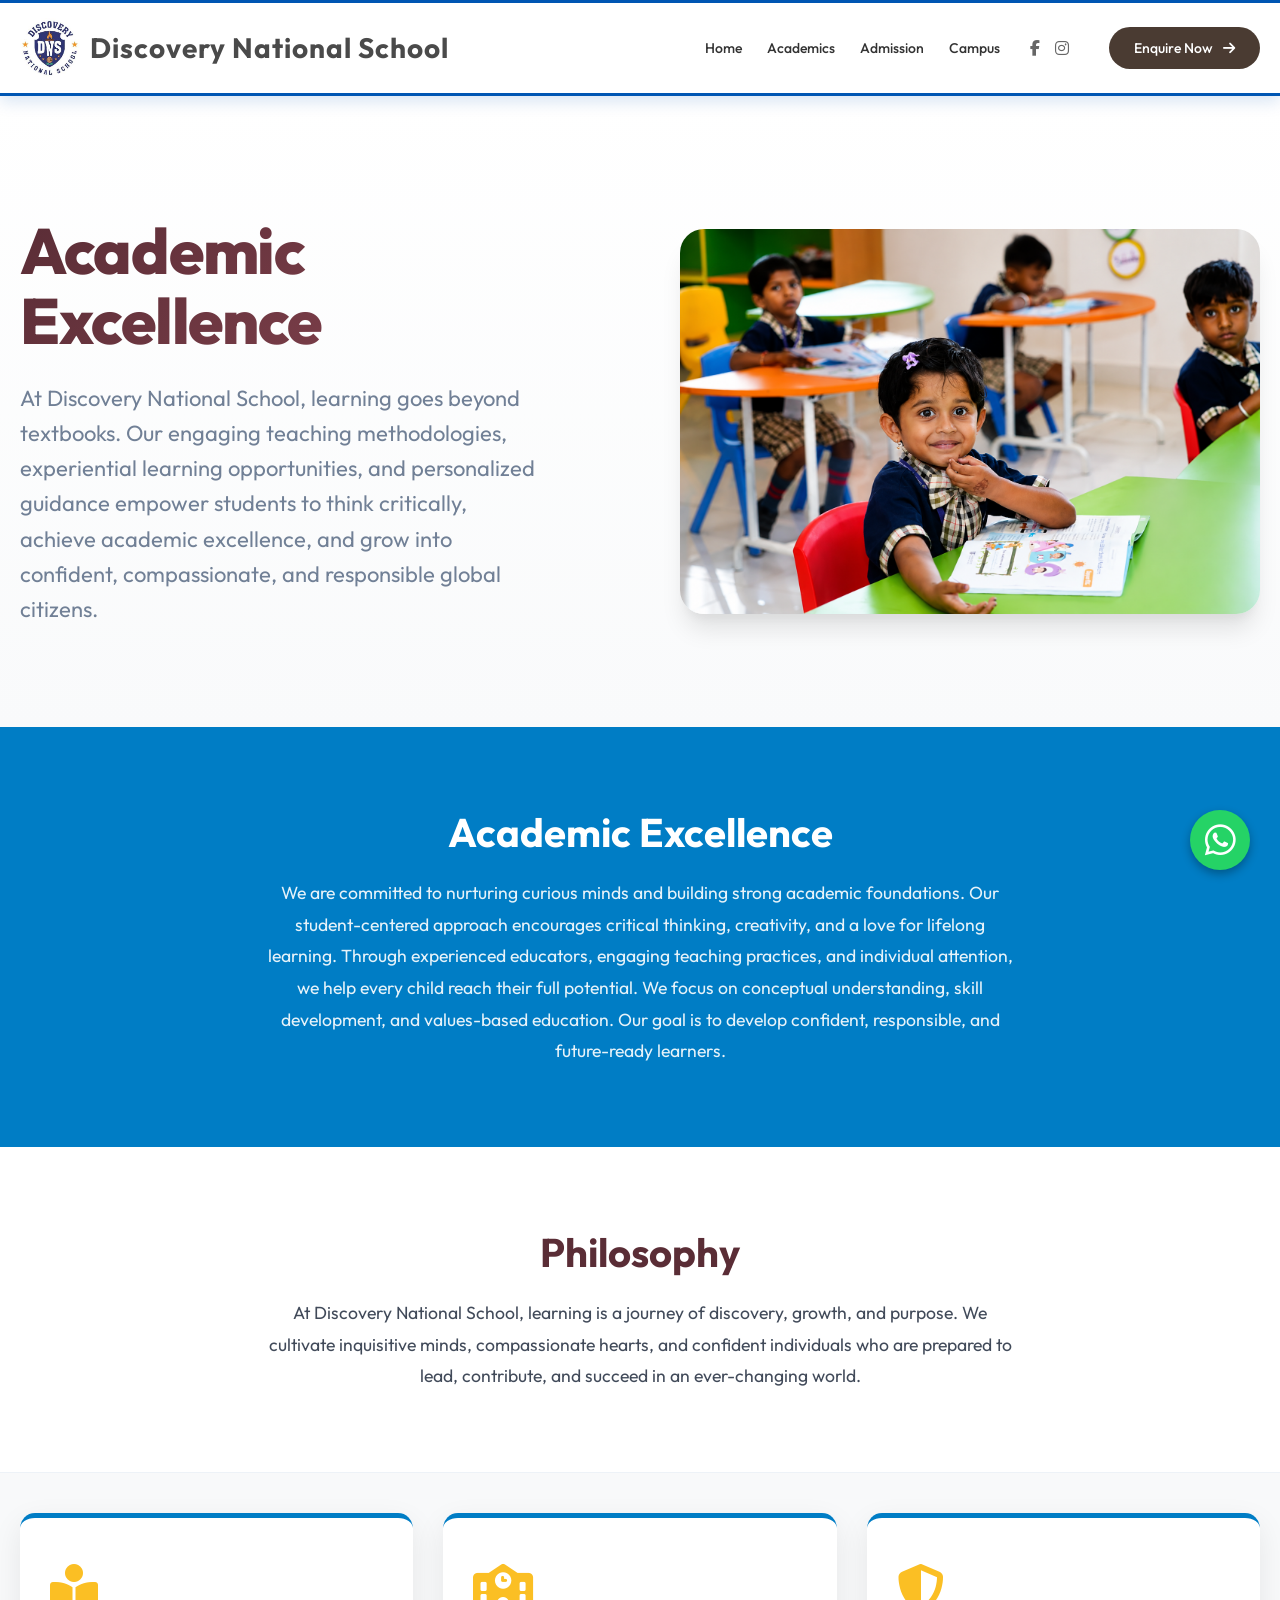
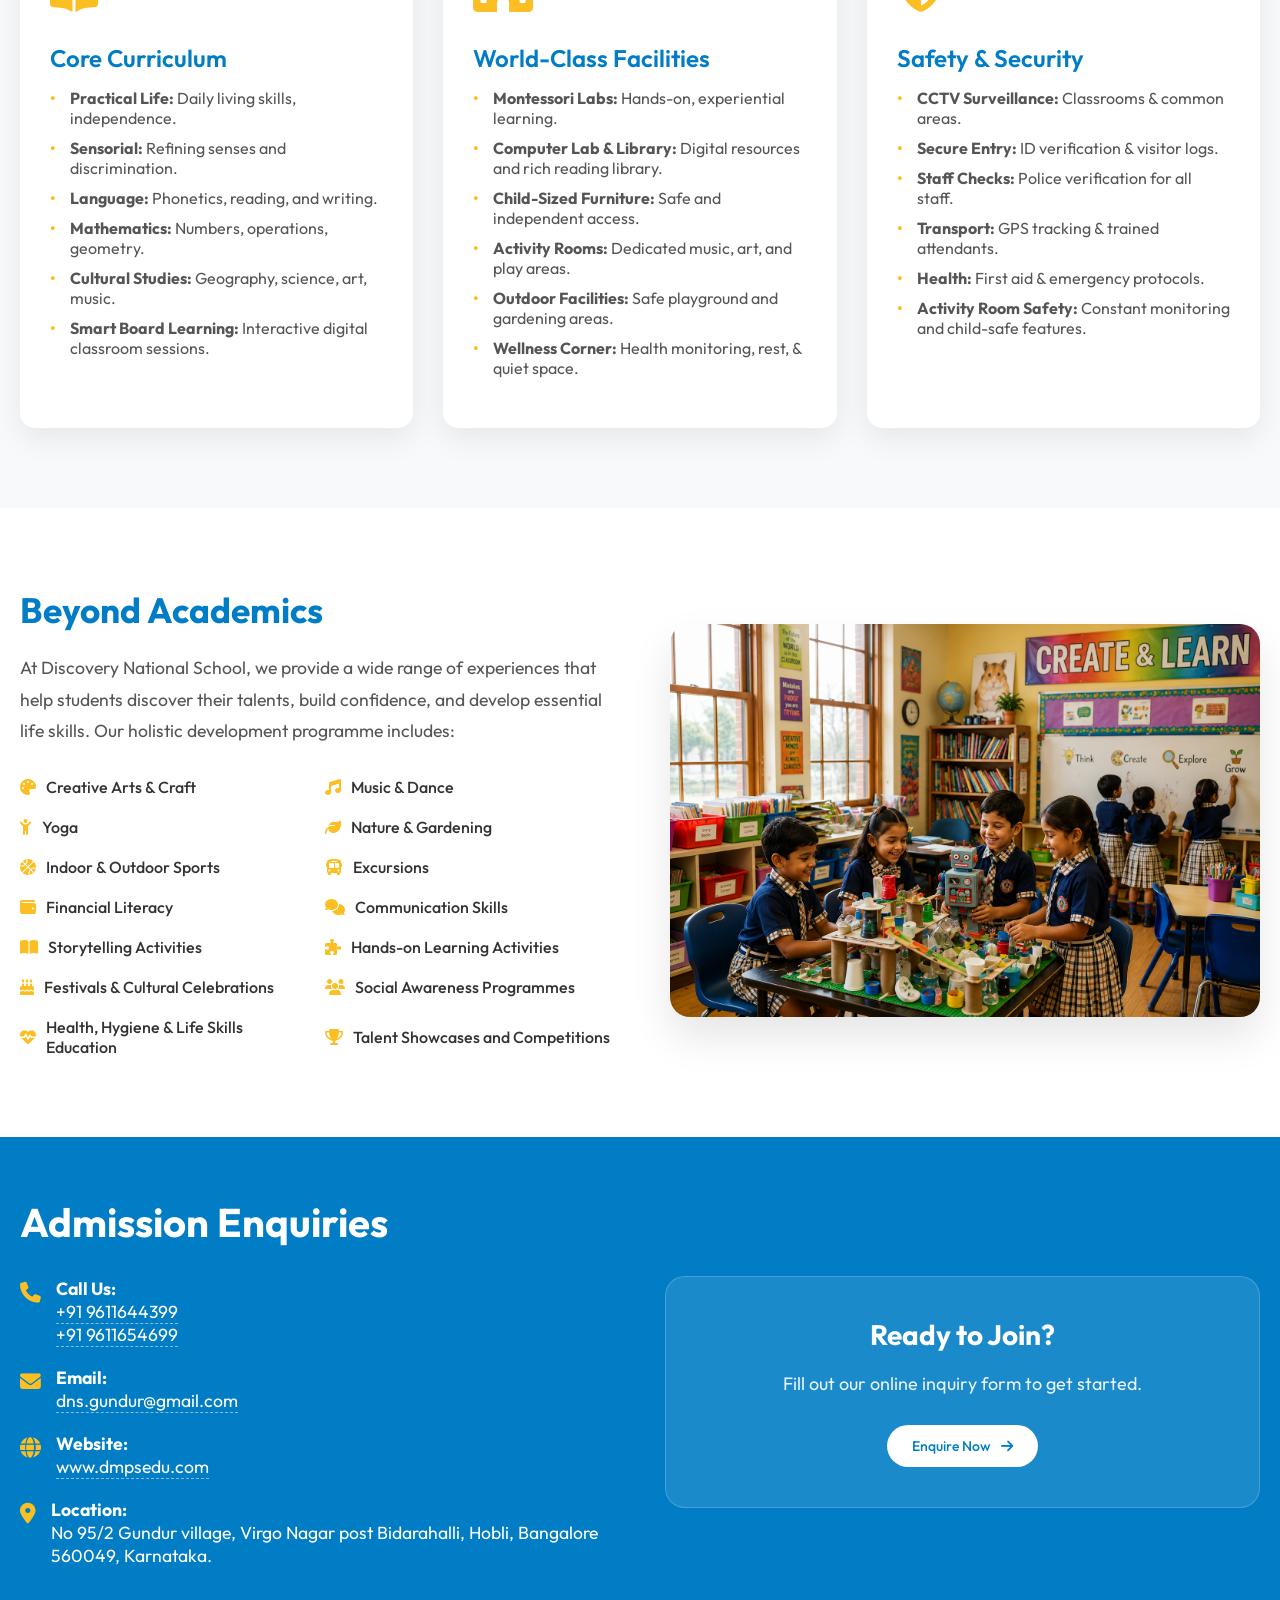
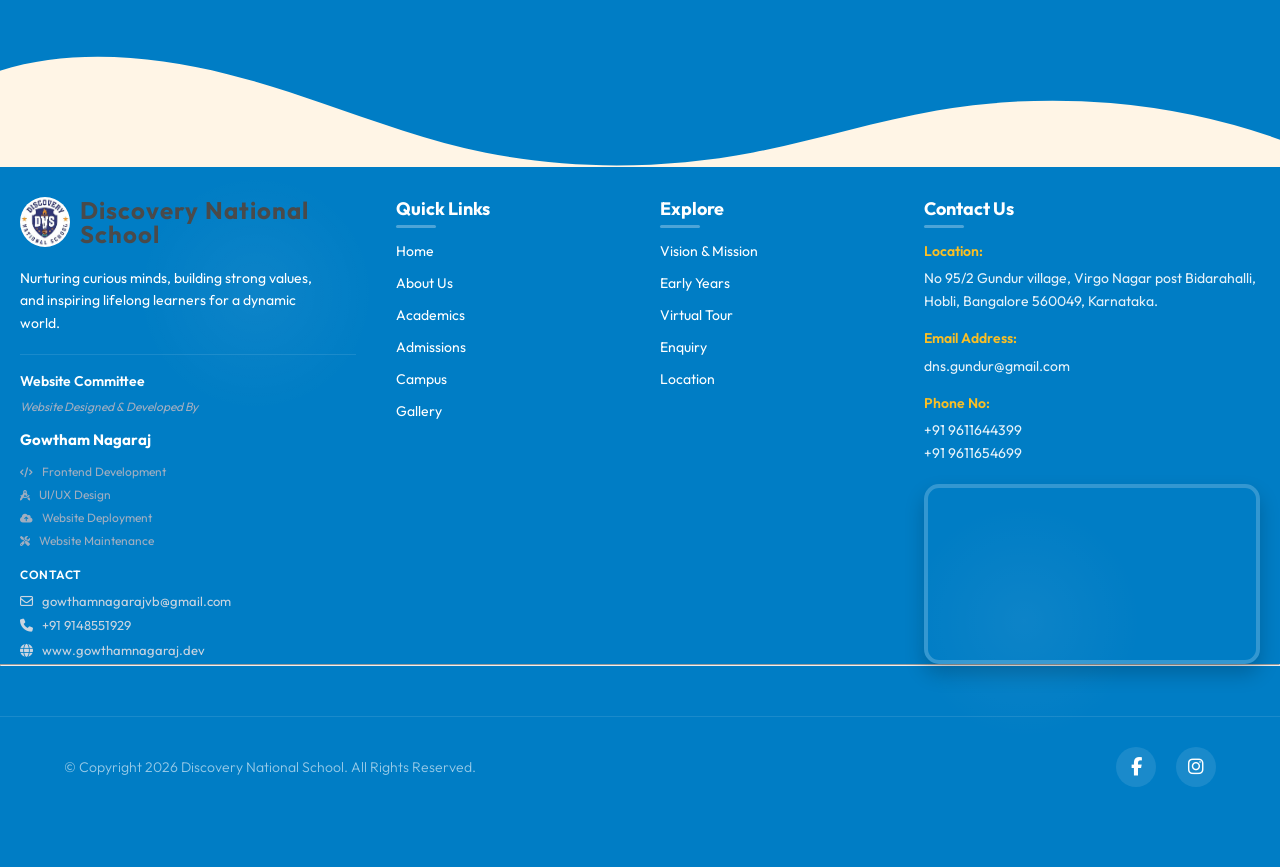
==== academics.html @ 3cdaa7d6 "Initial commit of Discovery National School website" ====
<!DOCTYPE html>
<html lang="en">

<head>
    <meta charset="UTF-8">
    <meta name="viewport" content="width=device-width, initial-scale=1.0">
    <title>Academics - Discovery National School</title>
    <link rel="icon" href="images/school_logo.png" type="image/png">
    <link rel="stylesheet" href="style.css">
    <link rel="stylesheet" href="inner-pages.css">
    <link rel="preconnect" href="https://fonts.googleapis.com">
    <link rel="preconnect" href="https://fonts.gstatic.com" crossorigin>
    <link href="https://fonts.googleapis.com/css2?family=Outfit:wght@300;400;500;600;700&display=swap" rel="stylesheet">
    <!-- Font Awesome for Icons -->
    <link rel="stylesheet" href="https://cdnjs.cloudflare.com/ajax/libs/font-awesome/6.5.1/css/all.min.css">
</head>

<body>

    <!-- Header -->
    <header class="header">
        <div class="container header-container">
            <div class="logo">
                <a href="index.html" style="text-decoration: none; color: inherit;">
                    <div class="logo-img-placeholder">
                        <img src="images/school_logo.png" alt="Discovery National School Logo" style="height: 60px;">
                        <div class="logo-text">
                            <span class="brand-name">Discovery National School</span>
                        </div>
                    </div>
                </a>
            </div>
            <nav class="navbar">
                <ul class="nav-links">
                    <li><a href="index.html">Home</a></li>
                    <li><a href="academics.html" class="active">Academics</a></li>
                    <li><a href="admissions.html">Admission</a></li>
                    <li><a href="campus.html">Campus</a></li>
                </ul>
<!-- Social Icons -->
                <div class="header-social-icons">
                    <a href="https://www.facebook.com/profile.php?id=61555794665257"><i
                            class="fa-brands fa-facebook-f"></i></a>
                    <a href="https://www.instagram.com/dns.gundur/"><i class="fa-brands fa-instagram"></i></a>
                </div>
                <a href="admissions.html#enquiry-form" class="btn-enquiry">Enquire Now <i
                        class="fa-solid fa-arrow-right"></i></a>
            </nav>
        </div>
    </header>

    <!-- Academics Hero -->
    <section class="page-hero">
        <div class="container page-hero-content">
            <div class="page-hero-text">
                <h1 class="page-title">Academic Excellence</h1>
                <p class="page-subtitle">At Discovery National School, learning goes beyond textbooks. Our engaging teaching methodologies, experiential learning opportunities, and personalized guidance empower students to think critically, achieve academic excellence, and grow into confident, compassionate, and responsible global citizens.</p>
            </div>
            <div class="page-hero-image">
                <img src="CampusImages/Academic1.png" alt="Academics at Discovery National School">
            </div>
        </div>
    </section>

    <!-- EuroSchool Style Content Sections -->

    <!-- Section 1: Academic Excellence (Blue Intro) -->
    <section class="euro-blue-section">
        <div class="container euro-blue-content">
            <h2 class="euro-section-title">Academic Excellence</h2>
            <p class="euro-section-desc">
                We are committed to nurturing curious minds and building strong academic foundations. Our student-centered approach encourages critical thinking, creativity, and a love for lifelong learning. Through experienced educators, engaging teaching practices, and individual attention, we help every child reach their full potential. We focus on conceptual understanding, skill development, and values-based education. Our goal is to develop confident, responsible, and future-ready learners.
            </p>
        </div>
    </section>

    <!-- Section 1.5: Philosophy -->
    <section class="euro-white-section" style="padding: 80px 0; text-align: center; background-color: #fff; border-bottom: 1px solid #edf2f7;">
        <div class="container" style="max-width: 800px; margin: 0 auto; padding: 0 20px;">
            <h2 class="euro-section-title" style="color: var(--primary-color); font-size: 2.5rem; font-weight: 700; margin-bottom: 20px;">Philosophy</h2>
            <p class="euro-section-desc" style="color: var(--text-main); font-size: 1.1rem; line-height: 1.8;">
                At Discovery National School, learning is a journey of discovery, growth, and purpose. We cultivate inquisitive minds, compassionate hearts, and confident individuals who are prepared to lead, contribute, and succeed in an ever-changing world.
            </p>
        </div>
    </section>

    <!-- Section 2: Core Highlights (Cards) -->
    <section class="euro-cards-section">
        <div class="container">
            <div class="euro-cards-grid">
                <!-- Card 1: Core Curriculum -->
                <div class="euro-card">
                    <div class="euro-card-icon"><i class="fa-solid fa-book-open-reader"></i></div>
                    <h3 class="euro-card-title">Core Curriculum</h3>
                    <ul class="euro-card-list">
                        <li><strong>Practical Life:</strong> Daily living skills, independence.</li>
                        <li><strong>Sensorial:</strong> Refining senses and discrimination.</li>
                        <li><strong>Language:</strong> Phonetics, reading, and writing.</li>
                        <li><strong>Mathematics:</strong> Numbers, operations, geometry.</li>
                        <li><strong>Cultural Studies:</strong> Geography, science, art, music.</li>
                        <li><strong>Smart Board Learning:</strong> Interactive digital classroom sessions.</li>
                    </ul>
                </div>

                <!-- Card 2: Facilities -->
                <div class="euro-card">
                    <div class="euro-card-icon"><i class="fa-solid fa-school"></i></div>
                    <h3 class="euro-card-title">World-Class Facilities</h3>
                    <ul class="euro-card-list">
                        <li><strong>Montessori Labs:</strong> Hands-on, experiential learning.</li>
                        <li><strong>Computer Lab & Library:</strong> Digital resources and rich reading library.</li>
                        <li><strong>Child-Sized Furniture:</strong> Safe and independent access.</li>
                        <li><strong>Activity Rooms:</strong> Dedicated music, art, and play areas.</li>
                        <li><strong>Outdoor Facilities:</strong> Safe playground and gardening areas.</li>
                        <li><strong>Wellness Corner:</strong> Health monitoring, rest, & quiet space.</li>
                    </ul>
                </div>

                <!-- Card 3: Safety & Security -->
                <div class="euro-card">
                    <div class="euro-card-icon"><i class="fa-solid fa-shield-halved"></i></div>
                    <h3 class="euro-card-title">Safety & Security</h3>
                    <ul class="euro-card-list">
                        <li><strong>CCTV Surveillance:</strong> Classrooms & common areas.</li>
                        <li><strong>Secure Entry:</strong> ID verification & visitor logs.</li>
                        <li><strong>Staff Checks:</strong> Police verification for all staff.</li>
                        <li><strong>Transport:</strong> GPS tracking & trained attendants.</li>
                        <li><strong>Health:</strong> First aid & emergency protocols.</li>
                        <li><strong>Activity Room Safety:</strong> Constant monitoring and child-safe features.</li>
                    </ul>
                </div>
            </div>
        </div>
    </section>

    <!-- Section 3: Extracurricular Activities (Split Layout) -->
    <section class="euro-split-section">
        <div class="container euro-split-container">
            <div class="euro-split-text">
                <h2 class="euro-split-title">Beyond Academics</h2>
                <p class="euro-split-desc">
                    At Discovery National School, we provide a wide range of experiences that help students discover their talents, build confidence, and develop essential life skills. Our holistic development programme includes:
                </p>
                <div class="euro-activity-grid">
                    <div class="euro-activity-item"><i class="fa-solid fa-palette"></i> Creative Arts & Craft</div>
                    <div class="euro-activity-item"><i class="fa-solid fa-music"></i> Music & Dance</div>
                    <div class="euro-activity-item"><i class="fa-solid fa-child-reaching"></i> Yoga</div>
                    <div class="euro-activity-item"><i class="fa-solid fa-leaf"></i> Nature & Gardening</div>
                    <div class="euro-activity-item"><i class="fa-solid fa-basketball"></i> Indoor & Outdoor Sports</div>
                    <div class="euro-activity-item"><i class="fa-solid fa-bus"></i> Excursions</div>
                    <div class="euro-activity-item"><i class="fa-solid fa-wallet"></i> Financial Literacy</div>
                    <div class="euro-activity-item"><i class="fa-solid fa-comments"></i> Communication Skills</div>
                    <div class="euro-activity-item"><i class="fa-solid fa-book-open"></i> Storytelling Activities</div>
                    <div class="euro-activity-item"><i class="fa-solid fa-puzzle-piece"></i> Hands-on Learning Activities</div>
                    <div class="euro-activity-item"><i class="fa-solid fa-cake-candles"></i> Festivals & Cultural Celebrations</div>
                    <div class="euro-activity-item"><i class="fa-solid fa-users"></i> Social Awareness Programmes</div>
                    <div class="euro-activity-item"><i class="fa-solid fa-heart-pulse"></i> Health, Hygiene & Life Skills Education</div>
                    <div class="euro-activity-item"><i class="fa-solid fa-trophy"></i> Talent Showcases and Competitions</div>
                </div>
            </div>
            <div class="euro-split-image">
                <img src="CampusImages/Academics2.png" alt="Students engaged in activities">
            </div>
        </div>
    </section>

    <!-- Section 4: Admission Enquiries (Contact) -->
    <section class="euro-contact-section">
        <div class="container euro-contact-grid">
            <div class="euro-contact-info">
                <h2>Admission Enquiries</h2>
                <ul class="euro-contact-list">
                    <li class="euro-contact-item">
                        <i class="fa-solid fa-phone"></i>
                        <div>
                            <strong>Call Us:</strong><br>
                            <a href="tel:+919611644399">+91 9611644399</a> <br>
                            <a href="tel:+919611654699">+91 9611654699</a>
                        </div>
                    </li>
                    <li class="euro-contact-item">
                        <i class="fa-solid fa-envelope"></i>
                        <div>
                            <strong>Email:</strong><br>
                            <a href="mailto:dns.gundur@gmail.com">dns.gundur@gmail.com</a>
                        </div>
                    </li>
                    <li class="euro-contact-item">
                        <i class="fa-solid fa-globe"></i>
                        <div>
                            <strong>Website:</strong><br>
                            <a href="http://www.dmpsedu.com" target="_blank">www.dmpsedu.com</a>
                        </div>
                    </li>
                    <li class="euro-contact-item">
                        <i class="fa-solid fa-location-dot"></i>
                        <div>
                            <strong>Location:</strong><br>
                            No 95/2 Gundur village, Virgo Nagar post Bidarahalli, Hobli, Bangalore 560049, Karnataka.
                        </div>
                    </li>
                </ul>
            </div>
            <div class="euro-contact-map">
                <!-- Map is already in footer, maybe put a nice graphic or form button here? -->
                <!-- Using a button for now as per reference style often having a CTA -->
                <div class="euro-cta-box">
                    <h3>Ready to Join?</h3>
                    <p>Fill out our online inquiry form to get started.</p>
                    <a href="admissions.html#enquiry-form" class="btn-enquiry euro-cta-btn">Enquire Now <i
                            class="fa-solid fa-arrow-right"></i></a>
                </div>
            </div>
        </div>
    </section>

    <!-- Footer -->
    <footer class="footer">
        <div class="custom-shape-divider-top-footer">
            <svg data-name="Layer 1" xmlns="http://www.w3.org/2000/svg" viewBox="0 0 1200 120"
                preserveAspectRatio="none">
                <path
                    d="M321.39,56.44c58-10.79,114.16-30.13,172-41.86,82.39-16.72,168.19-17.73,250.45-.39C823.78,31,906.67,72,985.66,92.83c70.05,18.48,146.53,26.09,214.34,3V0H0V27.35A600.21,600.21,0,0,0,321.39,56.44Z"
                    class="shape-fill"></path>
            </svg>
        </div>

        <div class="container footer-content">
            <div class="footer-grid">
                <div class="footer-col">
                    <div class="footer-logo">
                        <img src="images/school_logo.png" alt="Discovery National School Logo"
                            style="height: 50px; width: 50px; border-radius: 50%;">
                        <div class="logo-text">
                            <span class="brand-name">Discovery National School</span>
                        </div>
                    </div>
                    <p class="footer-desc">
                        Nurturing curious minds, building strong values, and inspiring lifelong learners for a dynamic world.
                    </p>
                    <div style="margin-top: 20px; font-size: 13px; color: #cbd5e0; line-height: 1.6; border-top: 1px solid rgba(255,255,255,0.1); padding-top: 15px;">
                        <h4 style="color: #fff; font-size: 14px; margin-bottom: 4px; font-weight: 600;">Website Committee</h4>
                        <p style="margin-bottom: 12px; color: #a0aec0; font-size: 12px; font-style: italic;">Website Designed & Developed By</p>
                        
                        <p style="color: #fff; font-weight: 700; font-size: 15px; margin-bottom: 10px;">Gowtham Nagaraj</p>
                        
                        <ul style="list-style: none; padding: 0; margin: 0 0 15px 0; color: #a0aec0; font-size: 12px;">
                            <li style="margin-bottom: 4px;"><i class="fa-solid fa-code" style="margin-right: 6px; font-size: 10px;"></i> Frontend Development</li>
                            <li style="margin-bottom: 4px;"><i class="fa-solid fa-compass-drafting" style="margin-right: 6px; font-size: 10px;"></i> UI/UX Design</li>
                            <li style="margin-bottom: 4px;"><i class="fa-solid fa-cloud-arrow-up" style="margin-right: 6px; font-size: 10px;"></i> Website Deployment</li>
                            <li style="margin-bottom: 4px;"><i class="fa-solid fa-screwdriver-wrench" style="margin-right: 6px; font-size: 10px;"></i> Website Maintenance</li>
                        </ul>
                        
                        <h5 style="color: #fff; font-size: 12px; margin-bottom: 6px; font-weight: 600; text-transform: uppercase; letter-spacing: 0.5px;">Contact</h5>
                        <p style="margin-bottom: 4px;"><i class="fa-regular fa-envelope" style="margin-right: 6px;"></i> <a href="mailto:gowthamnagarajvb@gmail.com" style="color: #cbd5e0; text-decoration: none;">gowthamnagarajvb@gmail.com</a></p>
                        <p style="margin-bottom: 4px;"><i class="fa-solid fa-phone" style="margin-right: 6px;"></i> <a href="tel:+919148551929" style="color: #cbd5e0; text-decoration: none;">+91 9148551929</a></p>
                        <p style="margin: 0;"><i class="fa-solid fa-globe" style="margin-right: 6px;"></i> <a href="https://www.gowthamnagaraj.dev" target="_blank" style="color: #cbd5e0; text-decoration: none;">www.gowthamnagaraj.dev</a></p>
                    </div>
                </div>

                <div class="footer-col">
                    <h3 class="footer-heading">Quick Links</h3>
                    <ul class="footer-links">
                        <li><a href="index.html">Home</a></li>
                        <li><a href="index.html#about-us">About Us</a></li>
                        <li><a href="academics.html">Academics</a></li>
                        <li><a href="admissions.html">Admissions</a></li>
                        <li><a href="campus.html">Campus</a></li>
                        <li><a href="index.html#gallery">Gallery</a></li>
                    </ul>
                </div>

                <div class="footer-col">
                    <h3 class="footer-heading">Explore</h3>
                    <ul class="footer-links">
                        <li><a href="index.html#vision-mission">Vision & Mission</a></li>
                        <li><a href="index.html#early-years">Early Years</a></li>
                        <li><a href="campus.html#virtual-tour">Virtual Tour</a></li>
                        <li><a href="admissions.html#enquiry-form">Enquiry</a></li>
                        <li><a href="campus.html#location">Location</a></li>
                    </ul>
                </div>

                <div class="footer-col">
                    <h3 class="footer-heading">Contact Us</h3>
                    <div class="contact-info">
                        <p><strong>Location:</strong>
                            <a href="https://www.google.com/maps/search/?api=1&query=No+95%2F2+Gundur+village%2C+Virgo+Nagar+post+Bidarahalli%2C+Hobli%2C+Bangalore+560049%2C+Karnataka"
                                target="_blank" style="color: inherit; text-decoration: none;">
                                No 95/2 Gundur village, Virgo Nagar post Bidarahalli, Hobli, Bangalore 560049,
                                Karnataka.
                            </a>
                            <br>
                        </p>
                        <p><strong>Email Address:</strong>
                            <a href="mailto:dns.gundur@gmail.com">dns.gundur@gmail.com</a> <br>
                        </p>
                        <p><strong>Phone No:</strong>
                            <a href="tel:+919611644399">+91 9611644399</a> <br>
                            <a href="tel:+919611654699">+91 9611654699</a>
                        </p>
                    </div>
                    <div class="footer-map-widget">
                        <a href="https://maps.app.goo.gl/zVpzUBUXuVa1wTvf9" target="_blank"
                            class="map-clickable-overlay" aria-label="Open in Google Maps"></a>
                        <iframe
                            src="https://www.google.com/maps/embed?pb=!1m18!1m12!1m3!1d3887.388096372656!2d77.70996437507716!3d13.01091298730811!2m3!1f0!2f0!3f0!3m2!1i1024!2i768!4f13.1!3m3!1m2!1s0x3bae10500e9a0029%3A0x69603e336335750d!2sDiscovery%20National%20School!5e0!3m2!1sen!2sin!4v1709637452365!5m2!1sen!2sin"
                            allowfullscreen="" loading="lazy" referrerpolicy="no-referrer-when-downgrade"></iframe>
                    </div>
                </div>
            </div>
        </div>
        <hr class="footer-divider">
        <div class="footer-bar">
            <div class="footer-bar-left">
                <p class="footer-copy">© Copyright 2026 Discovery National School. All Rights Reserved.</p>
            </div>
            <div class="footer-bar-right">
                <a href="https://www.facebook.com/profile.php?id=61555794665257" aria-label="Facebook"><i
                        class="fa-brands fa-facebook-f"></i></a>
                <a href="https://www.instagram.com/dns.gundur/" aria-label="Instagram"><i
                        class="fa-brands fa-instagram"></i></a>

            </div>
        </div>
    </footer>

    <!-- Floating WhatsApp Button -->
    <a href="https://wa.me/919611644399" class="whatsapp-float">
        <i class="fa-brands fa-whatsapp"></i>
    </a>

</body>

</html>
---- style.css ----
/* Global Styles */
:root {
    --primary-color: #0056b3;
    /* Deep Blue */
    --secondary-color: #fbbf24;
    /* Warm Amber */
    --accent-color: #e65c4f;
    /* Original Orange Accent - kept for legacy if needed */
    --text-dark: #333;
    --text-light: #fff;
    --bg-light: #f5f5f5;
    /* Smoky White */
    --font-family: 'Outfit', sans-serif;
    --overlay-color: rgba(0, 86, 179, 0.85);
    /* Semi-transparent primary blue */
}

* {
    margin: 0;
    padding: 0;
    box-sizing: border-box;
}

body {
    font-family: var(--font-family);
    color: var(--text-dark);
    overflow-x: hidden;
}

.container {
    max-width: 1400px;
    margin: 0 auto;
    padding: 0 20px;
}

a {
    text-decoration: none;
    color: inherit;
}

ul {
    list-style: none;
}

/* Header */
.header {
    background-color: #fff;
    padding: 15px 0;
    position: sticky;
    top: 0;
    z-index: 1000;
    border-top: 3px solid #0056b3;
    border-bottom: 3px solid #0056b3;
    box-shadow: 0 6px 15px rgba(0, 86, 179, 0.15);
}

.header-container {
    display: flex;
    justify-content: space-between;
    align-items: center;
}

.logo-img-placeholder {
    display: flex;
    align-items: center;
    gap: 10px;
}

.logo-icon {
    font-size: 40px;
    color: var(--secondary-color);
}

.logo-text {
    display: flex;
    flex-direction: column;
}

.brand-name {
    font-size: 28px;
    font-weight: 700;
    line-height: 1;
    letter-spacing: 1px;
    color: #4a4a4a;
}

.brand-sub {
    font-size: 10px;
    font-weight: 600;
    letter-spacing: 2px;
    color: #4a4a4a;
}

.brand-tag {
    font-size: 8px;
    color: var(--secondary-color);
    letter-spacing: 1px;
}

.navbar {
    display: flex;
    align-items: center;
    gap: 30px;
}

.nav-links {
    display: flex;
    gap: 25px;
}

.nav-links li a {
    font-size: 14px;
    font-weight: 500;
    color: #333;
    display: flex;
    align-items: center;
    gap: 5px;
}

.nav-links li a i {
    font-size: 10px;
    color: #666;
}

.header-social-icons {
    display: flex;
    gap: 15px;
    align-items: center;
    margin-right: 10px;
}

.header-social-icons a {
    color: #666;
    font-size: 16px;
    transition: color 0.3s;
}

.nav-links li a:hover {
    color: #0056b3;
}

.header-social-icons a:hover {
    color: #0056b3;
}

.btn-enquiry {
    background-color: #4a3b32;
    /* Dark brown */
    color: #fff;
    padding: 12px 25px;
    border-radius: 30px;
    font-size: 14px;
    font-weight: 500;
    display: flex;
    align-items: center;
    gap: 10px;
    transition: background-color 0.3s;
}

.btn-enquiry:hover {
    background-color: #0056b3;
}

/* Hero Section */
.hero {
    position: relative;
    height: 75vh;
    /* Background moved to ::after for zoom effect */
    display: flex;
    align-items: center;
    overflow: hidden;
}

/* Hero Background Image Fallback */
.hero::after {
    content: '';
    position: absolute;
    top: 0;
    left: 0;
    width: 100%;
    height: 100%;
    background-color: #f3f4f6; /* Fallback color */
    z-index: -1;
}

/* Hero Slider Backgrounds */
.hero-slider {
    position: absolute;
    top: 0;
    left: 0;
    width: 100%; /* Fallback before JS runs */
    height: 100%;
    display: flex;
    transition: transform 1.2s cubic-bezier(0.4, 0, 0.2, 1);
    z-index: 0;
    will-change: transform;
}

.hero-slide {
    width: 100%; /* Fallback before JS runs */
    height: 100%;
    background-size: cover;
    background-position: center;
    background-repeat: no-repeat;
    flex-shrink: 0;
}

@keyframes heroZoom {
    0% {
        transform: scale(1);
    }

    100% {
        transform: scale(1.1);
    }
}

.hero-content-overlay {
    position: relative;
    z-index: 2;
    width: 100%;
    height: 100%;
    display: flex;
    align-items: center;
    justify-content: flex-end; /* Align welcome content to the right */
}

/* Right Overlay Shape */
.hero::before {
    content: '';
    position: absolute;
    top: 50%;
    /* Center vertically */
    right: 0; /* Align overlay to the right */
    width: 30%;
    /* Reduced width as requested (25-30%) */
    height: 120%;
    /* Taller than container to ensure coverage */
    background: rgba(255, 255, 255, 0.6);
    /* More transparent whitish */
    backdrop-filter: blur(5px);
    /* Optional: adds a nice glass effect */
    border-radius: 50% 0 0 50%; /* Curve on the left, flat on the right */
    z-index: 1;
    transform: translateY(-50%);
    /* Center vertically */
}

.hero-left-overlay {
    position: relative;
    z-index: 2;
    max-width: 350px;
    /* Reduced max-width to fit in 30% overlay */
    padding-left: 45px; /* Shift text slightly right to center it inside the right semi-circle overlay */
    color: #333;
    /* Dark text for contrast */
}

.tag-pill {
    background-color: var(--primary-color);
    /* Dark bg for pill */
    color: #fff;
    /* White text */
    padding: 8px 20px;
    border-radius: 20px;
    font-size: 14px;
    font-weight: 600;
    display: inline-block;
    margin-bottom: 25px;
    box-shadow: 0 4px 6px rgba(0, 0, 0, 0.1);
}

.hero-welcome-small {
    font-size: 24px;
    font-weight: 700;
    letter-spacing: 3px;
    margin-bottom: 10px;
    text-transform: uppercase;
    font-family: 'Outfit', sans-serif;
    color: var(--primary-color); /* Change to school primary blue */
}

.hero-main-heading {
    font-size: 64px;
    font-weight: 800;
    line-height: 1.1;
    margin-bottom: 20px;
    font-family: 'Outfit', sans-serif;
    color: #4a4a4a;
    /* Match logo brand name color */
}

.hero-sub-text {
    font-size: 18px;
    font-weight: 500;
    margin-bottom: 40px;
    line-height: 1.6;
    opacity: 1;
    max-width: 90%;
    color: #444;
}

.btn-enquiry-hero {
    background-color: var(--primary-color);
    /* Dark button */
    color: #fff;
    padding: 15px 40px;
    border-radius: 30px;
    font-size: 16px;
    font-weight: 700;
    display: inline-flex;
    align-items: center;
    gap: 10px;
    transition: all 0.3s ease;
    text-transform: capitalize;
}

.btn-enquiry-hero:hover {
    transform: translateY(-3px);
    box-shadow: 0 10px 20px rgba(0, 0, 0, 0.2);
    background-color: var(--secondary-color);
    color: #fff;
}

/* Responsive Adjustments */
@media (max-width: 1024px) {
    .hero::before {
        width: 70%;
    }

    .hero-main-heading {
        font-size: 48px;
    }
}

@media (max-width: 768px) {
    .hero::before {
        width: 100%;
        border-radius: 0;
        background: rgba(90, 45, 54, 0.8);
        transform: none;
    }

    .hero-content-overlay {
        justify-content: center;
        text-align: center;
    }

    .hero-left-overlay {
        padding: 0 20px;
        align-items: center;
        display: flex;
        flex-direction: column;
    }

    .hero-main-heading {
        font-size: 36px;
    }

    .hero-welcome-small {
        font-size: 18px;
    }

    .hero-welcome-small {
        font-size: 18px;
    }
}

/* Floating WhatsApp Button */
.whatsapp-float {
    position: fixed;
    bottom: 30px;
    right: 30px;
    background-color: #25d366;
    color: #fff;
    width: 60px;
    height: 60px;
    border-radius: 50%;
    display: flex;
    align-items: center;
    justify-content: center;
    font-size: 35px;
    box-shadow: 0 4px 10px rgba(0, 0, 0, 0.3);
    z-index: 1000;
    transition: transform 0.3s;
}

.whatsapp-float:hover {
    transform: scale(1.1);
}

/* Vision Hero Section */
.vision-hero {
    text-align: center;
    margin-bottom: 80px;
    padding: 40px 20px;
}

.vision-quote {
    font-size: 56px;
    font-weight: 700;
    color: var(--primary-color);
    line-height: 1.2;
    margin-bottom: 15px;
    background: linear-gradient(135deg, var(--primary-color), var(--secondary-color));
    -webkit-background-clip: text;
    -webkit-text-fill-color: transparent;
    background-clip: text;
}

.vision-subquote {
    font-size: 24px;
    font-weight: 500;
    color: #666;
    font-style: italic;
}

/* Vision & Mission Grid */
.vision-mission-grid {
    display: grid;
    grid-template-columns: repeat(2, 1fr);
    gap: 40px;
    margin-bottom: 80px;
}

.vision-card {
    background: #fff;
    border-radius: 20px;
    padding: 40px;
    box-shadow: 0 10px 30px rgba(0, 0, 0, 0.08);
    transition: all 0.4s cubic-bezier(0.175, 0.885, 0.32, 1.275);
    position: relative;
    overflow: hidden;
}

/* Color variations for Vision cards */
.vision-card.card-blue {
    background-color: #e1f5fe;
}

.vision-card.card-purple {
    background-color: #f3e5f5;
}

.vision-card::before {
    content: '';
    position: absolute;
    top: 0;
    left: 0;
    width: 100%;
    height: 5px;
    background: linear-gradient(90deg, var(--secondary-color), var(--primary-color));
    transform: scaleX(0);
    transform-origin: left;
    transition: transform 0.4s ease;
}

.vision-card:hover::before {
    transform: scaleX(1);
}

.vision-card:hover {
    transform: translateY(-15px) scale(1.02);
    box-shadow: 0 20px 50px rgba(230, 92, 79, 0.2);
}

.card-header {
    display: flex;
    align-items: center;
    gap: 20px;
    margin-bottom: 25px;
}

.vision-card .card-icon-wrapper {
    width: 70px;
    height: 70px;
    background: linear-gradient(135deg, var(--secondary-color), var(--primary-color));
    border-radius: 50%;
    display: flex;
    align-items: center;
    justify-content: center;
    transition: all 0.4s ease;
}

.vision-card:hover .card-icon-wrapper {
    transform: rotate(360deg) scale(1.1);
}

.vision-card .card-icon-wrapper i {
    font-size: 32px;
    color: #fff;
}

.vision-card .card-title {
    font-size: 28px;
    font-weight: 700;
    color: var(--primary-color);
    margin: 0;
}

.vision-card .card-desc {
    font-size: 16px;
    line-height: 1.8;
    color: #555;
    margin-bottom: 20px;
}

.btn-learn-more-inline {
    display: inline-flex;
    align-items: center;
    gap: 10px;
    color: var(--secondary-color);
    font-weight: 600;
    font-size: 16px;
    text-decoration: none;
    transition: all 0.3s ease;
}

.btn-learn-more-inline:hover {
    gap: 15px;
    color: var(--primary-color);
}

.btn-learn-more-inline i {
    transition: transform 0.3s ease;
}

.btn-learn-more-inline:hover i {
    transform: translateX(5px);
}

/* Services Section */
.services-section {
    margin-top: 60px;
}

.services-section .section-title {
    font-size: 48px;
    text-align: center;
    margin-bottom: 15px;
}

.services-section .section-desc {
    text-align: center;
    margin-bottom: 50px;
}

.services-grid {
    display: grid;
    grid-template-columns: repeat(2, 1fr);
    gap: 40px;
}

.service-card {
    border-radius: 25px;
    padding: 50px 40px;
    position: relative;
    overflow: hidden;
    transition: all 0.5s cubic-bezier(0.175, 0.885, 0.32, 1.275);
    box-shadow: 0 5px 20px rgba(0, 0, 0, 0.08);
}

.service-card::after {
    content: '';
    position: absolute;
    top: -50%;
    right: -50%;
    width: 200%;
    height: 200%;
    background: radial-gradient(circle, rgba(255, 255, 255, 0.3) 0%, transparent 70%);
    opacity: 0;
    transition: opacity 0.5s ease;
}

.service-card:hover::after {
    opacity: 1;
    animation: shimmer 2s infinite;
}

@keyframes shimmer {
    0% {
        transform: translate(-50%, -50%) rotate(0deg);
    }

    100% {
        transform: translate(-50%, -50%) rotate(360deg);
    }
}

.service-card:hover {
    transform: translateY(-20px) scale(1.03);
    box-shadow: 0 25px 60px rgba(0, 0, 0, 0.15);
}

.service-card .card-icon-wrapper {
    width: 80px;
    height: 80px;
    margin-bottom: 30px;
    background: rgba(255, 255, 255, 0.5);
    border-radius: 20px;
    display: flex;
    align-items: center;
    justify-content: center;
    transition: all 0.4s ease;
}

.service-card:hover .card-icon-wrapper {
    transform: scale(1.15) rotate(10deg);
    background: rgba(255, 255, 255, 0.8);
}

.service-card .card-icon-wrapper i {
    font-size: 42px;
    color: #333;
    transition: all 0.4s ease;
}

.service-card:hover .card-icon-wrapper i {
    color: var(--secondary-color);
    transform: scale(1.1);
}

.service-card .card-title {
    font-size: 28px;
    font-weight: 700;
    margin-bottom: 20px;
    color: #222;
    transition: color 0.3s ease;
}

.service-card:hover .card-title {
    color: var(--primary-color);
}

.service-card .card-desc {
    font-size: 15px;
    line-height: 1.8;
    color: #555;
}

/* Responsive */
@media (max-width: 1024px) {
    .vision-quote {
        font-size: 42px;
    }

    .vision-mission-grid {
        grid-template-columns: 1fr;
    }

    .services-grid {
        grid-template-columns: 1fr;
    }
}

@media (max-width: 600px) {
    .vision-quote {
        font-size: 32px;
    }

    .vision-subquote {
        font-size: 18px;
    }

    .vision-card {
        padding: 30px 20px;
    }

    .service-card {
        padding: 40px 25px;
    }
}

/* Footer */
.footer {
    background-color: #007DC5;
    /* Exact match with Enquiry Form blue */
    color: #fff;
    padding-top: 100px;
    /* Increased padding for shape divider */
    position: relative;
    overflow: hidden;
}

/* Add a subtle pattern overlay */
.footer::before {
    content: '';
    position: absolute;
    top: 0;
    left: 0;
    width: 100%;
    height: 100%;
    background-image: radial-gradient(circle at 20% 30%, rgba(255, 255, 255, 0.05) 0%, transparent 10%),
        radial-gradient(circle at 80% 70%, rgba(255, 255, 255, 0.05) 0%, transparent 10%);
    pointer-events: none;
}

.footer-map-widget {
    width: 100%;
    height: 180px;
    /* Slightly taller */
    border-radius: 15px;
    overflow: hidden;
    margin-top: 20px;
    border: 4px solid rgba(255, 255, 255, 0.2);
    /* Semi-transparent border */
    box-shadow: 0 10px 20px rgba(0, 0, 0, 0.2);
    position: relative;
    /* Ensure overlay is positioned relative to this */
}

.footer-map-widget iframe {
    width: 100%;
    height: 100%;
    border: 0;
    filter: grayscale(20%) contrast(1.2);
    /* Blend map better */
}

.map-clickable-overlay {
    position: absolute;
    top: 0;
    left: 0;
    width: 100%;
    height: 100%;
    z-index: 10;
    cursor: pointer;
    background: transparent;
}

.custom-shape-divider-top-footer {
    position: absolute;
    top: 0;
    left: 0;
    width: 100%;
    overflow: hidden;
    line-height: 0;
    z-index: 2;
}

.footer-content {
    position: relative;
    z-index: 2;
}

/* Pillars Section Base */
.pillars {
    position: relative;
    padding: 100px 0 50px;
    background-color: #f5f5f5;
    overflow: hidden;
}

/* Wavy Divider */
.custom-shape-divider-top {
    position: absolute;
    top: 0;
    left: 0;
    width: 100%;
    overflow: hidden;
    line-height: 0;
    transform: rotate(180deg);
}

.custom-shape-divider-top svg {
    position: relative;
    display: block;
    width: calc(100% + 1.3px);
    height: 100px;
}

.custom-shape-divider-top .shape-fill {
    fill: #fff;
    /* White to blend with previous section if needed, or orange if it's the divider itself */
    /* Actually based on image, the wave is white on top of the hero or vice versa. 
       The hero has an image. The pillars section is white. 
       The wave seems to be the transition. 
       Let's make the fill white to cut into the hero if placed there, 
       OR if it's at the top of pillars, it should be the color of the hero bottom? 
       Wait, the image shows an orange wave at the top of the white section? 
       No, the image shows a white background for the text, and above it is the hero image.
       There is an orange wave shape at the boundary.
       Let's try setting fill to the secondary color (orange) and see. 
       Actually, looking closely at the second image, there is an orange wave at the top.
    */
    fill: var(--secondary-color);
}

/* Content Styling */
.pillars-content {
    position: relative;
    z-index: 2;
    text-align: center;
}

.pillars-header {
    margin-bottom: 60px;
    position: relative;
}

.section-title {
    font-size: 48px;
    font-weight: 700;
    color: #222;
    line-height: 1.2;
    margin-bottom: 20px;
}

.highlight-text {
    color: var(--secondary-color);
}

.section-desc {
    max-width: 800px;
    margin: 0 auto;
    font-size: 16px;
    color: #555;
    line-height: 1.6;
}

.section-desc strong {
    color: #333;
    font-weight: 600;
}

/* Decorative Elements */
.paper-plane-container {
    position: absolute;
    top: -50px;
    left: 0;
    width: 100%;
    height: 200px;
    pointer-events: none;
    z-index: -1;
}

.paper-plane-icon {
    position: absolute;
    top: 20px;
    right: 10%;
    width: 40px;
    transform: rotate(45deg);
    filter: invert(51%) sepia(93%) saturate(1352%) hue-rotate(346deg) brightness(101%) contrast(96%);
    /* Orange tint */
}

.flight-path {
    position: absolute;
    top: 0;
    left: 0;
    width: 100%;
    height: 100%;
    opacity: 0.5;
}

/* Cards Grid */
.pillars-grid {
    display: grid;
    grid-template-columns: repeat(4, 1fr);
    gap: 30px;
    margin-top: 50px;
}

.pillar-card {
    min-height: 350px;
    border-radius: 20px;
    padding: 40px 30px;
    display: flex;
    flex-direction: column;
    align-items: flex-start;
    justify-content: flex-start;
    transition: transform 0.3s;
    position: relative;
    text-align: left;
}

.pillar-card:hover {
    transform: translateY(-10px);
}


/* Footer Enhancements */
.footer-heading {
    color: #fbbf24;
    /* Yellow accent for headings */
    font-size: 20px;
    margin-bottom: 25px;
    position: relative;
    display: inline-block;
}

.footer-heading::after {
    content: '';
    position: absolute;
    left: 0;
    bottom: -8px;
    width: 40px;
    height: 3px;
    background-color: rgba(255, 255, 255, 0.3);
    border-radius: 2px;
}

.footer-links li {
    margin-bottom: 12px;
}

.footer-links a {
    color: rgba(255, 255, 255, 0.8);
    transition: all 0.3s ease;
    display: inline-block;
}

.footer-links a:hover {
    color: #fff;
    transform: translateX(5px);
    text-shadow: 0 0 10px rgba(255, 255, 255, 0.3);
}

.contact-info p {
    margin-bottom: 15px;
    color: rgba(255, 255, 255, 0.9);
    line-height: 1.6;
}

.contact-info strong {
    color: #fbbf24;
}

.footer-bar {
    border-top: 1px solid rgba(255, 255, 255, 0.1);
    padding: 25px 0;
    margin-top: 60px;
    display: flex;
    justify-content: space-between;
    align-items: center;
}

.footer-bar-right a {
    color: #fff;
    background: rgba(255, 255, 255, 0.1);
    width: 40px;
    height: 40px;
    display: flex;
    align-items: center;
    justify-content: center;
    border-radius: 50%;
    transition: all 0.3s ease;
}

.footer-bar-right a:hover {
    background: #fbbf24;
    color: #003d82;
    transform: translateY(-3px);
}

/* This is tricky to get exactly like the image without SVG, but we can try a simple border or skip for now if too complex */

.card-blue {
    background-color: #e1f5fe;
    /* Light Blue */
}

.card-green {
    background-color: #e8f5e9;
    /* Light Green */
}

.card-orange {
    background-color: #fff3e0;
    /* Light Orange */
}

.card-purple {
    background-color: #f3e5f5;
    /* Light Purple */
}

.card-icon-wrapper {
    margin-bottom: 25px;
    width: 60px;
    height: 60px;
    display: flex;
    align-items: center;
    justify-content: center;
    /* Optional: Add a background circle if needed, but image seems to have icons floating or with subtle bg */
}

.card-icon-wrapper i {
    font-size: 40px;
    color: #333;
}

.card-title {
    font-size: 20px;
    font-weight: 700;
    margin-bottom: 15px;
    line-height: 1.4;
    color: #222;
}

.card-desc {
    font-size: 15px;
    line-height: 1.6;
    color: #555;
}

.card-desc strong {
    color: #333;
    font-weight: 600;
}

/* Responsive */
@media (max-width: 1024px) {
    .section-title {
        font-size: 36px;
    }

    .pillars-grid {
        grid-template-columns: repeat(2, 1fr);
    }
}

@media (max-width: 600px) {
    .section-title {
        font-size: 28px;
    }

    .pillars-grid {
        grid-template-columns: 1fr;
    }
}

/* Early Years Section */
.early-years {
    position: relative;
    padding: 150px 0 100px;
    background-color: #eaf4fc;
    /* Light Blue Background */
    overflow: hidden;
}

/* Reuse the shape divider but flip/adjust if needed */
.custom-shape-divider-top-early {
    position: absolute;
    top: 0;
    left: 0;
    width: 100%;
    overflow: hidden;
    line-height: 0;
    transform: rotate(180deg);
}

.custom-shape-divider-top-early svg {
    position: relative;
    display: block;
    width: calc(100% + 1.3px);
    height: 150px;
}

.custom-shape-divider-top-early .shape-fill {
    fill: #fff;
    /* White to transition from pillars section */
}

.early-years-content {
    position: relative;
    z-index: 2;
    text-align: center;
}

.highlight-orange {
    color: var(--secondary-color);
}

.btn-view-all {
    background-color: #4a3b32;
    /* Dark Brown */
    color: #fff;
    padding: 12px 30px;
    border-radius: 30px;
    font-size: 14px;
    font-weight: 600;
    display: inline-flex;
    align-items: center;
    gap: 10px;
    margin-top: 20px;
    transition: background-color 0.3s;
}

.btn-view-all:hover {
    background-color: #352a24;
}

/* Decorative Elements */
.deco-flower-left {
    position: absolute;
    top: 50px;
    left: 15%;
    font-size: 80px;
    color: #8bc34a;
    transform: rotate(-15deg);
    opacity: 0.8;
    animation: spinFloatLeft 6s ease-in-out infinite;
}

@keyframes spinFloatLeft {

    0%,
    100% {
        transform: rotate(-15deg) translateY(0px) scale(1);
    }

    25% {
        transform: rotate(-25deg) translateY(-15px) scale(1.05);
    }

    50% {
        transform: rotate(-5deg) translateY(-25px) scale(1.1);
    }

    75% {
        transform: rotate(-20deg) translateY(-15px) scale(1.05);
    }
}

.deco-crosses-left {
    position: absolute;
    top: 20px;
    left: 5%;
    display: flex;
    flex-direction: column;
    gap: 5px;
    animation: rainDownLeft 3s ease-in-out infinite;
}

@keyframes rainDownLeft {

    0%,
    100% {
        transform: translateY(0px) translateX(0px);
        opacity: 0.8;
    }

    25% {
        transform: translateY(10px) translateX(5px);
        opacity: 1;
    }

    50% {
        transform: translateY(20px) translateX(-5px);
        opacity: 0.9;
    }

    75% {
        transform: translateY(10px) translateX(3px);
        opacity: 1;
    }
}

.deco-crosses-left span {
    font-size: 30px;
    font-weight: 900;
    color: #FFD700;
    line-height: 0.5;
    animation: twinkle 2s ease-in-out infinite;
}

.deco-crosses-left span:nth-child(2) {
    animation-delay: 0.5s;
}

.deco-flower {
    position: absolute;
    top: 50px;
    right: 15%;
    font-size: 80px;
    color: #8bc34a;
    /* Green */
    transform: rotate(15deg);
    opacity: 0.8;
    animation: spinFloat 6s ease-in-out infinite;
}

@keyframes spinFloat {

    0%,
    100% {
        transform: rotate(15deg) translateY(0px) scale(1);
    }

    25% {
        transform: rotate(25deg) translateY(-15px) scale(1.05);
    }

    50% {
        transform: rotate(5deg) translateY(-25px) scale(1.1);
    }

    75% {
        transform: rotate(20deg) translateY(-15px) scale(1.05);
    }
}

.deco-crosses {
    position: absolute;
    top: 20px;
    right: 5%;
    display: flex;
    flex-direction: column;
    gap: 5px;
    animation: rainDown 3s ease-in-out infinite;
}

@keyframes rainDown {

    0%,
    100% {
        transform: translateY(0px) translateX(0px);
        opacity: 0.8;
    }

    25% {
        transform: translateY(10px) translateX(-5px);
        opacity: 1;
    }

    50% {
        transform: translateY(20px) translateX(5px);
        opacity: 0.9;
    }

    75% {
        transform: translateY(10px) translateX(-3px);
        opacity: 1;
    }
}

.deco-crosses span {
    font-size: 30px;
    font-weight: 900;
    color: #FFD700;
    /* Changed to golden yellow */
    line-height: 0.5;
    animation: twinkle 2s ease-in-out infinite;
}

.deco-crosses span:nth-child(2) {
    animation-delay: 0.5s;
}

@keyframes twinkle {

    0%,
    100% {
        opacity: 0.6;
        transform: scale(1);
    }

    50% {
        opacity: 1;
        transform: scale(1.2);
    }
}

/* Navigation */
.slider-nav {
    position: absolute;
    top: -80px;
    /* Adjust based on layout */
    left: 50%;
    transform: translateX(-50%);
    display: flex;
    gap: 15px;
}

.nav-btn {
    width: 50px;
    height: 50px;
    border-radius: 50%;
    border: 1px solid #ccc;
    background: #fff;
    display: flex;
    align-items: center;
    justify-content: center;
    cursor: pointer;
    transition: all 0.3s;
}

.nav-btn:hover {
    background: var(--secondary-color);
    color: #fff;
    border-color: var(--secondary-color);
}

/* Gallery Section */
.gallery-header {
    text-align: center;
    margin-bottom: 50px;
    margin-top: -140px;
    position: relative;
    z-index: 10;
}

.gallery-header .section-title {
    margin-bottom: 10px;
}

.gallery-header .section-desc {
    margin-bottom: 0;
}

.gallery-scroll-wrapper {
    overflow: hidden;
    position: relative;
    width: 100%;
    padding: 20px 0;
}

.gallery-grid {
    display: grid;
    grid-template-columns: repeat(5, 1fr);
    gap: 30px;
    row-gap: 40px;
    max-width: 1200px;
    margin: 0 auto;
    padding: 0 20px;
}

.gallery-card {
    border-radius: 12px;
    overflow: hidden;
    box-shadow: 0 3px 10px rgba(0, 0, 0, 0.1);
    transition: all 0.3s ease;
    aspect-ratio: 1;
    background: #fff;
}

.gallery-card:hover {
    transform: scale(1.05);
    box-shadow: 0 10px 30px rgba(0, 0, 0, 0.2);
    z-index: 10;
}

.gallery-placeholder {
    width: 100%;
    height: 100%;
    display: flex;
    align-items: center;
    justify-content: center;
    background: linear-gradient(135deg, #e1f5fe 0%, #f3e5f5 100%);
    font-size: 16px;
    font-weight: 600;
    color: #666;
}

.gallery-card img {
    width: 100%;
    height: 100%;
    object-fit: cover;
}

/* Responsive Gallery */
@media (max-width: 1024px) {
    .gallery-grid {
        grid-template-columns: repeat(4, 1fr);
        gap: 20px;
    }
}

@media (max-width: 768px) {
    .gallery-grid {
        grid-template-columns: repeat(3, 1fr);
        gap: 15px;
    }
}

@media (max-width: 480px) {
    .gallery-grid {
        grid-template-columns: repeat(2, 1fr);
        gap: 10px;
    }
}

/* Early Years Programs Section */
.early-years-programs {
    padding: 100px 0;
    background-color: #fff5e6;
    position: relative;
}

/* Wavy Top Divider for Programs */
.custom-shape-divider-top-programs {
    position: absolute;
    top: 0;
    left: 0;
    width: 100%;
    overflow: hidden;
    line-height: 0;
    transform: rotate(180deg);
}

.custom-shape-divider-top-programs svg {
    position: relative;
    display: block;
    width: calc(100% + 1.3px);
    height: 100px;
}

.custom-shape-divider-top-programs .shape-fill {
    fill: #fff5e6;
}

.programs-header {
    text-align: center;
    margin-bottom: 60px;
}

.programs-header .section-title {
    font-size: 48px;
    margin-bottom: 20px;
}

.programs-header .section-desc {
    max-width: 900px;
    margin: 0 auto 30px;
}

.btn-view-all-programs {
    background-color: #4a3b32;
    color: #fff;
    padding: 12px 30px;
    border-radius: 30px;
    font-size: 14px;
    font-weight: 600;
    display: inline-flex;
    align-items: center;
    gap: 10px;
    transition: all 0.3s ease;
    text-decoration: none;
}

.btn-view-all-programs:hover {
    background-color: var(--secondary-color);
    transform: translateY(-2px);
    box-shadow: 0 5px 15px rgba(230, 92, 79, 0.3);
}

.programs-grid {
    display: grid;
    grid-template-columns: repeat(3, 1fr);
    gap: 35px;
    margin-top: 50px;
}

.program-card-item {
    background: #fff;
    border-radius: 20px;
    overflow: hidden;
    box-shadow: 0 5px 20px rgba(0, 0, 0, 0.08);
    transition: all 0.4s cubic-bezier(0.175, 0.885, 0.32, 1.275);
}

.program-card-item:hover {
    transform: translateY(-10px);
    box-shadow: 0 15px 40px rgba(0, 0, 0, 0.15);
}

.program-image {
    width: 100%;
    height: 220px;
    overflow: hidden;
    position: relative;
}

.program-image::after {
    content: '';
    position: absolute;
    top: 0;
    left: 0;
    width: 100%;
    height: 100%;
    background: linear-gradient(to bottom, transparent 0%, rgba(0, 0, 0, 0.3) 100%);
    opacity: 0;
    transition: opacity 0.3s ease;
}

.program-card-item:hover .program-image::after {
    opacity: 1;
}

.program-image img {
    width: 100%;
    height: 100%;
    object-fit: cover;
    transition: transform 0.4s ease;
}

.program-card-item:hover .program-image img {
    transform: scale(1.1);
}

.program-title {
    font-size: 20px;
    font-weight: 700;
    color: var(--primary-color);
    margin: 25px 25px 15px;
    line-height: 1.3;
}

.program-desc {
    font-size: 15px;
    line-height: 1.7;
    color: #666;
    margin: 0 25px 25px;
}

/* Responsive Programs */
@media (max-width: 1024px) {
    .programs-grid {
        grid-template-columns: repeat(2, 1fr);
        gap: 30px;
    }
}

@media (max-width: 768px) {
    .programs-grid {
        grid-template-columns: 1fr;
        gap: 25px;
    }

    .programs-header .section-title {
        font-size: 36px;
    }
}

/* About Us Section */
.about-us {
    padding: 100px 0;
    background-color: #f5f5f5;
    /* Midnight Blue - matches footer */
    overflow: hidden;
}

.about-content {
    display: flex;
    align-items: center;
    gap: 80px;
}

.about-image-wrapper {
    flex: 1;
    position: relative;
    display: flex;
    justify-content: center;
    align-items: center;
}

.about-image-mask {
    width: 385px; /* Increased by 10% from 350px */
    height: 385px; /* Increased by 10% from 350px */
    border-radius: 50%;
    /* Perfect circle */
    overflow: hidden;
    position: relative;
    z-index: 2;
    box-shadow: 0 15px 40px rgba(0, 0, 0, 0.15);
    transition: all 0.4s cubic-bezier(0.175, 0.885, 0.32, 1.275);
    cursor: pointer;
    border: 3px solid #fff;
}

.about-image-mask:hover {
    border-color: var(--primary-color);
}

.about-image-mask::before {
    content: '';
    position: absolute;
    top: -50%;
    left: -50%;
    width: 200%;
    height: 200%;
    background: linear-gradient(45deg, transparent, rgba(0, 86, 179, 0.4), transparent);
    transform: rotate(45deg);
    opacity: 0;
    transition: opacity 0.5s ease;
    z-index: 3;
    pointer-events: none;
}

.about-image-mask:hover::before {
    opacity: 1;
    animation: shine 1.5s ease-in-out;
}

@keyframes shine {
    0% {
        left: -50%;
    }

    100% {
        left: 150%;
    }
}

.about-image-mask:hover {
    box-shadow: 0 20px 45px rgba(0, 0, 0, 0.25), 0 0 30px rgba(13, 110, 253, 0.2);
}

.about-image-mask img {
    width: 100%;
    height: 100%;
    object-fit: cover;
    object-position: center top; /* Align to the top of the photo to prevent cutting off the head */
    transition: transform 0.4s ease;
}

.about-image-mask:hover img {
    transform: none; /* Keep Chairman's face fully visible and crisp without zooming out of bounds */
}

/* Rotating Ring */
.rotating-ring {
    position: absolute;
    top: 50%;
    left: 50%;
    transform: translate(-50%, -50%);
    width: 535px; /* Increased proportionally to fit the 385px mask */
    height: 535px; /* Increased proportionally to fit the 385px mask */
    z-index: 1;
    animation: spin 20s linear infinite;
    pointer-events: none; /* Make sure it doesn't block mouse interactions */
}

.rotating-svg {
    width: 100%;
    height: 100%;
}

@keyframes spin {
    from {
        transform: translate(-50%, -50%) rotate(0deg);
    }

    to {
        transform: translate(-50%, -50%) rotate(360deg);
    }
}

/* About Text */
.about-text {
    flex: 1;
    position: relative;
}

.about-squiggle {
    position: absolute;
    top: -50px;
    left: 0;
    z-index: 3;
}

.deco-dashes {
    position: absolute;
    top: -40px;
    right: 0;
    display: grid;
    grid-template-columns: repeat(3, 1fr);
    gap: 5px;
}

.deco-dashes span {
    width: 8px;
    height: 20px;
    background-color: #fdd835;
    /* Yellow */
    border-radius: 4px;
    transform: rotate(-30deg);
    display: block;
}

.btn-learn-more {
    background-color: #4a3b32;
    color: #fff;
    padding: 12px 30px;
    border-radius: 30px;
    font-size: 14px;
    font-weight: 600;
    display: inline-flex;
    align-items: center;
    gap: 10px;
    margin-top: 30px;
    transition: background-color 0.3s;
}

.btn-learn-more:hover {
    background-color: #352a24;
}

/* Responsive About Us */
@media (max-width: 1024px) {
    .about-content {
        flex-direction: column;
        text-align: center;
        gap: 50px;
    }

    .about-image-mask {
        width: 280px; /* Equal width and height to maintain a perfect circle on tablet/mobile */
        height: 280px;
    }

    .rotating-ring {
        width: 380px; /* Adjusted to fit the 280px mask */
        height: 380px;
    }

    .deco-dashes {
        right: 50%;
        transform: translateX(50%);
    }
}

/* Footer Section */
.footer {
    position: relative;
    background-color: #007DC5;
    /* Midnight Blue - Professional & Suitable */
    padding: 150px 0 50px;
    color: #fff;
    /* Changing text to white for better contrast on darker background */
    /* Add a subtle doodle pattern if available, otherwise just color */
    background-image: url('https://www.transparenttextures.com/patterns/school.png');
    /* Placeholder pattern */
}

.custom-shape-divider-top-footer {
    position: absolute;
    top: 0;
    left: 0;
    width: 100%;
    overflow: hidden;
    line-height: 0;
    transform: rotate(180deg);
}

.custom-shape-divider-top-footer svg {
    position: relative;
    display: block;
    width: calc(100% + 1.3px);
    height: 120px;
}

.custom-shape-divider-top-footer .shape-fill {
    fill: #fff5e6;
    /* Match About Us background */
}

/* If the footer wave is orange as per image, we need to adjust */
/* The image shows an orange wave AT THE BOTTOM of the About Us section, or TOP of Footer? */
/* It looks like the wave is orange, and the footer is blue. */
/* Let's make the wave fill orange, but wait, the previous section is peach. */
/* If the wave is orange, it sits on top of the blue footer? */
/* Actually, let's look at the image. There is an orange wave separating the peach section and the blue footer. */
/* So the shape fill should be orange, but we need to position it correctly. */
/* Let's try making the shape fill orange (#ff7043) and see how it looks against the peach background */

.custom-shape-divider-top-footer .shape-fill {
    fill: #fff5e6;
    /* Peach Wave to blend with previous section */
}

/* Wait, if the wave is at the top of the footer (blue), and the previous section is peach... */
/* If the SVG is at the top of the footer, the "empty" part of the SVG shows the background behind it (footer blue). */
/* The "filled" part shows the color we set. */
/* We want the transition from Peach -> Orange Wave -> Blue Footer. */
/* This is tricky with just one SVG. */
/* Let's assume the wave is part of the footer's top decoration. */
/* We'll set the fill to #ff7043. */

.footer-content {
    position: relative;
    z-index: 2;
}

.footer-grid {
    display: grid;
    grid-template-columns: 1.5fr 1fr 1fr 1.5fr;
    gap: 40px;
}

.footer-logo {
    display: flex;
    align-items: center;
    gap: 10px;
    margin-bottom: 20px;
}

.footer-logo .logo-icon {
    font-size: 30px;
    color: #fff;
}

.footer-logo .brand-name {
    font-size: 24px;
}

.footer-desc {
    font-size: 14px;
    line-height: 1.6;
    max-width: 300px;
}

.footer-heading {
    font-size: 18px;
    font-weight: 700;
    margin-bottom: 20px;
    color: #fff;
}

.footer-links li {
    margin-bottom: 12px;
}

.footer-links a {
    font-size: 14px;
    color: #fff;
    transition: color 0.3s;
}

.footer-links a:hover {
    color: #fff;
    text-decoration: underline;
}

.contact-info p {
    font-size: 14px;
    margin-bottom: 15px;
    line-height: 1.6;
}

.contact-info strong {
    display: block;
    margin-bottom: 5px;
    font-weight: 600;
}

/* Responsive Footer */
@media (max-width: 1024px) {
    .footer-grid {
        grid-template-columns: 1fr 1fr;
    }
}

@media (max-width: 600px) {
    .footer-grid {
        grid-template-columns: 1fr;
        text-align: center;
    }

    .footer-logo {
        justify-content: center;
    }

    .footer-desc {
        margin: 0 auto;
    }
}

/* Footer Bottom Bar */
.footer-bar {
    display: flex;
    justify-content: space-between;
    align-items: center;
    padding: 30px 5%;
    /* Added gap in corners */
    margin-top: 50px;
    border-top: 1px solid rgba(255, 255, 255, 0.1);
}

.footer-bar-left {
    text-align: left;
}

.footer-bar-right {
    display: flex;
    gap: 20px;
    justify-content: flex-end;
}

.footer-bar-right a {
    color: #fff;
    font-size: 18px;
    transition: color 0.3s;
    width: 40px;
    height: 40px;
    background: rgba(255, 255, 255, 0.1);
    display: flex;
    align-items: center;
    justify-content: center;
    border-radius: 50%;
}

.footer-bar-right a:hover {
    background: var(--secondary-color);
    transform: translateY(-3px);
}

.footer-copy {
    color: rgba(255, 255, 255, 0.6);
    font-size: 14px;
    font-weight: 300;
}

@media (max-width: 768px) {
    .footer-bar {
        flex-direction: column-reverse;
        /* Icons on top on mobile looks better, or column for standard stacking */
        gap: 20px;
        text-align: center;
        padding: 30px 20px;
    }

    .footer-bar {
        flex-direction: column;
    }

    .footer-bar-left,
    .footer-bar-right {
        text-align: center;
        justify-content: center;
    }
}

/* Popup Form Styles */
.popup-overlay {
    position: fixed;
    top: 0;
    left: 0;
    width: 100%;
    height: 100%;
    background: rgba(0, 0, 0, 0.6);
    z-index: 1000;
    display: none;
    /* Hidden by default */
    justify-content: center;
    align-items: center;
    opacity: 0;
    transition: opacity 0.3s ease;
}

.popup-overlay.show {
    display: flex;
    opacity: 1;
}

.popup-content {
    position: relative;
    width: 100%;
    max-width: 500px;
    margin: 20px;
    animation: slideUp 0.4s ease-out;
}

@keyframes slideUp {
    from {
        transform: translateY(50px);
        opacity: 0;
    }

    to {
        transform: translateY(0);
        opacity: 1;
    }
}

.popup-form-card {
    background: linear-gradient(135deg, #f0f7ff 0%, #e1f0ff 100%);
    padding: 30px;
    border-radius: 15px;
    box-shadow: 0 10px 30px rgba(0, 0, 0, 0.25);
    max-height: 90vh;
    overflow-y: auto;
    border: 1px solid rgba(13, 110, 253, 0.15);
}

.close-popup {
    position: absolute;
    top: -15px;
    right: -15px;
    width: 35px;
    height: 35px;
    background: #fff;
    border-radius: 50%;
    display: flex;
    justify-content: center;
    align-items: center;
    font-size: 24px;
    font-weight: bold;
    color: #333;
    cursor: pointer;
    box-shadow: 0 2px 10px rgba(0, 0, 0, 0.1);
    z-index: 10;
    transition: all 0.3s ease;
}

.close-popup:hover {
    background: #f0f0f0;
    transform: scale(1.1);
}

/* Reuse existing form styles but ensure they fit well in popup */
.popup-form-card .form-header {
    font-size: 24px;
    margin-bottom: 5px;
    color: #007DC5;
}

.popup-form-card .form-sub-header {
    margin-bottom: 20px;
    color: #666;
}
---- inner-pages.css ----
/* Inner Pages Styles (Admissions, Academics, Campus) - Premium Revamp */

:root {
    --primary-color: #5a2d36;
    --secondary-color: #e65c4f;
    --bg-soft: #f9fafb;
    --text-main: #2d3748;
    --text-muted: #718096;
    --shadow-sm: 0 1px 2px 0 rgba(0, 0, 0, 0.05);
    --shadow-md: 0 4px 6px -1px rgba(0, 0, 0, 0.1), 0 2px 4px -1px rgba(0, 0, 0, 0.06);
    --shadow-lg: 0 10px 15px -3px rgba(0, 0, 0, 0.1), 0 4px 6px -2px rgba(0, 0, 0, 0.05);
    --shadow-xl: 0 20px 25px -5px rgba(0, 0, 0, 0.1), 0 10px 10px -5px rgba(0, 0, 0, 0.04);
}

/* Global Enhancements for Inner Pages */
body {
    background-color: #fff;
    color: var(--text-main);
}

.container {
    max-width: 1280px;
    /* Slightly tighter container for better readability */
}

/* Page Hero - Modern Split */
.page-hero {
    padding: 120px 0 100px;
    background: linear-gradient(to bottom, #fff 0%, var(--bg-soft) 100%);
    position: relative;
    overflow: hidden;
}

.page-hero-content {
    display: grid;
    grid-template-columns: 1fr 1fr;
    gap: 80px;
    align-items: center;
}

.page-hero-text {
    position: relative;
    z-index: 2;
}

.page-title {
    font-size: 64px;
    font-weight: 800;
    line-height: 1.1;
    margin-bottom: 24px;
    color: var(--primary-color);
    letter-spacing: -0.02em;
    background: linear-gradient(135deg, var(--primary-color) 0%, #8b4652 100%);
    -webkit-background-clip: text;
    -webkit-text-fill-color: transparent;
    background-clip: text;
}

.page-subtitle {
    font-size: 22px;
    line-height: 1.6;
    color: var(--text-muted);
    font-weight: 400;
    max-width: 90%;
}

.page-hero-image {
    position: relative;
}

.page-hero-image::before {
    content: '';
    position: absolute;
    top: 20px;
    right: -20px;
    bottom: -20px;
    left: 20px;
    background-color: var(--secondary-color);
    opacity: 0.1;
    border-radius: 30px;
    z-index: -1;
    transition: transform 0.4s ease;
}

.page-hero-image:hover::before {
    transform: translate(10px, 10px);
}

.page-hero-image img {
    width: 100%;
    border-radius: 24px;
    box-shadow: var(--shadow-xl);
    transition: transform 0.4s ease;
    display: block;
}

.page-hero-image:hover img {
    transform: translateY(-5px);
}

/* FAQ Section - Clean Accordion Style */
.faq-section {
    padding: 100px 0;
    background-color: #fff;
}

.faq-grid {
    display: grid;
    grid-template-columns: repeat(auto-fit, minmax(350px, 1fr));
    gap: 40px;
    margin-top: 60px;
}

.faq-item {
    border-bottom: 1px solid #edf2f7;
    padding-bottom: 30px;
    transition: all 0.3s ease;
}

.faq-item:hover {
    transform: translateX(10px);
}

.faq-question {
    font-size: 20px;
    font-weight: 700;
    color: var(--primary-color);
    margin-bottom: 12px;
    display: flex;
    align-items: center;
    gap: 10px;
}

.faq-question::before {
    content: 'Q.';
    color: var(--secondary-color);
    font-size: 16px;
    font-weight: 800;
    opacity: 0.6;
}

.faq-answer {
    font-size: 16px;
    color: var(--text-muted);
    line-height: 1.7;
    padding-left: 30px;
}

/* Contact Section - Glassmorphism Card */
.contact-section {
    padding: 100px 0;
    background-color: var(--bg-soft);
    position: relative;
}

.contact-container {
    display: grid;
    grid-template-columns: 1fr 1.2fr;
    gap: 30px;
    /* Separate cards with gap */
    background: transparent;
    /* Remove unified bg */
    border-radius: 0;
    /* Remove unified radius */
    box-shadow: none;
    /* Remove unified shadow */
    overflow: visible;
}

.contact-visual {
    background: #007DC5;
    /* Match form blue */
    padding: 60px 40px;
    color: #fff;
    display: flex;
    flex-direction: column;
    justify-content: center;
    text-align: left;
    position: relative;
    overflow: hidden;
    border-radius: 20px;
    /* Match form radius */
    box-shadow: var(--shadow-xl);
    /* Match form shadow */
}

.contact-visual::after {
    content: '';
    position: absolute;
    top: 0;
    left: 0;
    width: 100%;
    height: 100%;
    background: radial-gradient(circle at top right, rgba(255, 255, 255, 0.1), transparent);
}

.monitor-icon {
    font-size: 60px;
    color: rgba(255, 255, 255, 0.9);
    margin-bottom: 40px;
}

.contact-visual h2 {
    font-size: 42px;
    font-weight: 800;
    margin-bottom: 20px;
    color: #fff;
}

.contact-visual p {
    color: rgba(255, 255, 255, 0.8);
    font-size: 18px;
    line-height: 1.6;
}

/* Enquiry Form Card */
.enquiry-form-card {
    background-color: #007DC5;
    /* Dark Blue */
    padding: 40px;
    border-radius: 20px;
    color: #fff;
    box-shadow: var(--shadow-xl);
}

.form-header {
    text-align: center;
    font-size: 28px;
    font-weight: 800;
    margin-bottom: 30px;
    text-transform: uppercase;
    color: #fff;
}

.enquiry-form .form-group {
    margin-bottom: 15px;
}

.enquiry-form input,
.enquiry-form select {
    width: 100%;
    padding: 12px 15px;
    border-radius: 8px;
    border: 1px solid #ccc;
    font-size: 16px;
    background-color: #fff;
    color: #333;
    font-family: var(--font-family);
}

.enquiry-form input:focus,
.enquiry-form select:focus {
    outline: none;
    border-color: #fbbf24;
    box-shadow: 0 0 0 3px rgba(251, 191, 36, 0.3);
}

.btn-enquire-submit {
    width: 100%;
    padding: 15px;
    background-color: #fbbf24;
    /* Yellow/Orange */
    color: #000;
    font-weight: 800;
    font-size: 18px;
    border: none;
    border-radius: 8px;
    cursor: pointer;
    text-transform: uppercase;
    margin-top: 10px;
    margin-bottom: 20px;
    transition: transform 0.2s;
}

.btn-enquire-submit:hover {
    transform: scale(1.02);
    background-color: #f59e0b;
}

.form-footer {
    text-align: center;
    font-size: 12px;
    color: rgba(255, 255, 255, 0.8);
}

.checkbox-container {
    display: flex;
    align-items: center;
    justify-content: center;
    gap: 8px;
    margin-bottom: 10px;
    cursor: pointer;
}

.terms-text a {
    color: #fff;
    text-decoration: underline;
}

/* Location Section - Minimalist */
/* Location Section - Minimalist */
.location-section {
    padding: 80px 0;
    background-color: #f8fafc;
}

.location-grid {
    display: grid;
    grid-template-columns: 1fr 1fr;
    gap: 40px;
    align-items: center;
}

.location-text {
    text-align: left;
}

.location-map-container {
    width: 100%;
    height: 400px;
    border-radius: 20px;
    overflow: hidden;
    box-shadow: var(--shadow-md);
    position: relative;
}

.location-map-container iframe {
    width: 100%;
    height: 100%;
    border: 0;
}

.location-content {
    max-width: 1200px;
    margin: 0 auto;
}

.location-desc {
    font-size: 24px;
    font-weight: 300;
    color: var(--text-main);
    max-width: 800px;
    margin: 0 auto 60px;
    line-height: 1.5;
}

.location-details {
    display: grid;
    grid-template-columns: 1fr 1fr;
    gap: 30px;
    margin-top: 40px;
}

.detail-item {
    text-align: left;
    padding: 30px;
    background: var(--bg-soft);
    border-radius: 20px;
    height: 100%;
    display: flex;
    flex-direction: column;
    justify-content: flex-start;
    transition: transform 0.3s ease, box-shadow 0.3s ease;
}

.detail-item:hover {
    transform: translateY(-5px);
    box-shadow: var(--shadow-md);
}

.detail-icon {
    font-size: 32px;
    color: var(--secondary-color);
    margin-bottom: 20px;
    background: rgba(230, 92, 79, 0.1);
    width: 60px;
    height: 60px;
    display: flex;
    align-items: center;
    justify-content: center;
    border-radius: 50%;
}

.detail-item h3 {
    font-size: 18px;
    text-transform: uppercase;
    letter-spacing: 1px;
    color: var(--primary-color);
    margin-bottom: 15px;
    font-weight: 700;
}

.detail-item p {
    font-size: 16px;
    color: var(--text-main);
    line-height: 1.6;
}

@media (max-width: 768px) {
    .location-details {
        grid-template-columns: 1fr;
    }
}

/* Academics / Blog Styles - Editorial Look */
.blog-hero {
    padding: 120px 0;
    background-color: #fff;
}

.blog-title {
    font-size: 56px;
    font-weight: 800;
    color: var(--text-main);
    margin-bottom: 30px;
    letter-spacing: -1px;
    line-height: 1.1;
}

.blog-subtitle {
    font-size: 20px;
    color: var(--text-muted);
    line-height: 1.7;
    border-left: 4px solid var(--secondary-color);
    padding-left: 20px;
}

.blog-hero-image img {
    border-radius: 0 40px 0 40px;
    /* Unique shape */
    box-shadow: var(--shadow-xl);
}

.featured-post-section {
    padding: 80px 0;
    background-color: var(--bg-soft);
}

.featured-post-card {
    background: #fff;
    border-radius: 30px;
    padding: 0;
    box-shadow: var(--shadow-lg);
    overflow: hidden;
    display: grid;
    grid-template-columns: 1fr 1fr;
}

.post-content {
    padding: 60px;
    display: flex;
    flex-direction: column;
    justify-content: center;
}

.post-image img {
    width: 100%;
    height: 100%;
    object-fit: cover;
    border-radius: 0;
}

.post-meta {
    font-size: 13px;
    font-weight: 600;
    text-transform: uppercase;
    letter-spacing: 1px;
    color: var(--secondary-color);
    margin-bottom: 20px;
}

.post-title {
    font-size: 36px;
    font-weight: 800;
    margin-bottom: 20px;
    color: var(--text-main);
}

/* Feedback Section - Elegant Cards */
.feedback-section {
    padding: 120px 0;
    background-color: #fff;
}

.testimonials-grid {
    gap: 40px;
}

.testimonial-card {
    background: #fff;
    padding: 40px;
    border-radius: 24px;
    border: 1px solid #edf2f7;
    box-shadow: var(--shadow-md);
    transition: all 0.3s ease;
    position: relative;
}

.testimonial-card::before {
    content: '"';
    position: absolute;
    top: 20px;
    left: 30px;
    font-size: 80px;
    color: var(--primary-color);
    opacity: 0.1;
    font-family: serif;
    line-height: 1;
}

.testimonial-card:hover {
    transform: translateY(-5px);
    box-shadow: var(--shadow-xl);
    border-color: transparent;
}

.testimonial-text {
    font-size: 18px;
    color: var(--text-main);
    line-height: 1.7;
    margin-bottom: 30px;
    position: relative;
    z-index: 1;
}

.testimonial-author {
    border-top: 1px solid #edf2f7;
    padding-top: 20px;
}

/* Campus Gallery - Masonry Feel */
.campus-gallery-section {
    padding: 100px 0;
    background-color: #fff;
}

.campus-grid {
    display: grid;
    grid-template-columns: repeat(2, 1fr);
    gap: 40px;
}

.campus-card {
    height: 500px;
    border-radius: 30px;
    overflow: hidden;
    position: relative;
    box-shadow: var(--shadow-lg);
    cursor: pointer;
}

/* Make grid interesting - alternate sizes if possible, but simple grid is safer for now. 
   Let's add a hover effect that reveals text elegantly. */

.campus-card img {
    width: 100%;
    height: 100%;
    object-fit: cover;
    transition: transform 0.6s cubic-bezier(0.25, 0.46, 0.45, 0.94);
}

.campus-card:hover img {
    transform: scale(1.1);
}

.campus-card-overlay {
    position: absolute;
    inset: 0;
    background: rgba(90, 45, 54, 0.85);
    /* Primary color with opacity */
    display: flex;
    align-items: center;
    justify-content: center;
    padding: 40px;
    opacity: 0;
    transition: all 0.4s ease;
    backdrop-filter: blur(5px);
}

.campus-card:hover .campus-card-overlay {
    opacity: 1;
}

.campus-card-overlay p {
    color: #fff;
    font-size: 20px;
    font-weight: 500;
    text-align: center;
    transform: translateY(20px);
    transition: transform 0.4s ease 0.1s;
}

.campus-card:hover .campus-card-overlay p {
    transform: translateY(0);
}

/* Responsive Adjustments */
@media (max-width: 900px) {

    .page-hero-content,
    .contact-container,
    .blog-hero-content,
    .featured-post-card {
        grid-template-columns: 1fr;
        gap: 40px;
    }

    .contact-visual {
        padding: 60px 40px;
        text-align: center;
    }

    .contact-form-wrapper {
        padding: 40px;
    }

    .page-title {
        font-size: 42px;
    }

    .campus-grid {
        grid-template-columns: 1fr;
    }

    .campus-card {
        height: 350px;
    }
}

/* Admissions Hero Section - Split Layout */
.admissions-hero-section {
    position: relative;
    padding: 80px 0;
    background: url('CampusImages/Admission_Hero.png') no-repeat center center/cover;
    /* Fallback or overlay if image is busy */
    min-height: 800px;
    display: flex;
    align-items: center;
}

.admissions-hero-section::before {
    content: '';
    position: absolute;
    top: 0;
    left: 0;
    width: 100%;
    height: 100%;
    background: rgba(0, 0, 0, 0.4);
    /* Dark overlay for text readability */
    z-index: 1;
}

.admissions-hero-container {
    position: relative;
    z-index: 2;
    display: grid;
    grid-template-columns: 1fr 450px;
    /* Text takes remaining space, Form is fixed width */
    gap: 60px;
    align-items: center;
}

.admissions-hero-text {
    color: #fff;
}

.admission-tag {
    display: inline-block;
    background-color: var(--secondary-color);
    color: #fff;
    padding: 8px 16px;
    border-radius: 4px;
    font-size: 14px;
    font-weight: 600;
    text-transform: uppercase;
    margin-bottom: 20px;
    letter-spacing: 1px;
}

.hero-title {
    font-size: 56px;
    font-weight: 800;
    line-height: 1.1;
    margin-bottom: 15px;
    color: #fff;
}

.highlight-year {
    color: #fbbf24;
    /* Yellow highlight */
}

.hero-subtitle {
    font-size: 24px;
    font-weight: 500;
    margin-bottom: 20px;
    color: rgba(255, 255, 255, 0.9);
}

.hero-desc {
    font-size: 18px;
    line-height: 1.6;
    margin-bottom: 40px;
    max-width: 600px;
    color: rgba(255, 255, 255, 0.8);
}

.hero-badges {
    display: flex;
    gap: 30px;
}

.badge-item {
    display: flex;
    align-items: center;
    gap: 10px;
    font-size: 16px;
    font-weight: 600;
    color: #fff;
}

.badge-item i {
    color: var(--secondary-color);
    font-size: 24px;
    background: rgba(255, 255, 255, 0.1);
    padding: 10px;
    border-radius: 50%;
}

/* Campus Hero Section (Modeled after Admissions Hero) */
.campus-hero-section {
    position: relative;
    padding: 120px 0;
    background: url('CampusImages/Campus_Hero.png') no-repeat center center/cover;
    min-height: 600px;
    display: flex;
    align-items: center;
    justify-content: center;
    text-align: center;
}

.campus-hero-section::before {
    content: '';
    position: absolute;
    top: 0;
    left: 0;
    width: 100%;
    height: 100%;
    background: rgba(0, 0, 0, 0.5);
    /* Slightly darker for text readability */
    z-index: 1;
}

.campus-hero-container {
    position: relative;
    z-index: 2;
    max-width: 900px;
    margin: 0 auto;
    color: #fff;
}

.campus-hero-text .hero-title {
    font-size: 64px;
    margin-bottom: 20px;
}

.campus-hero-text .hero-subtitle {
    font-size: 24px;
    color: rgba(255, 255, 255, 0.9);
    max-width: 800px;
    margin: 0 auto;
}

/* Enquiry Form Card (Specific to Admissions Page) */
.admissions-form-wrapper .enquiry-form-card {
    background-color: #007DC5;
    /* Bright Blue as per reference */
    padding: 30px;
    border-radius: 15px;
    box-shadow: 0 20px 40px rgba(0, 0, 0, 0.2);
    color: #fff;
}

.admissions-form-wrapper .form-header {
    font-size: 24px;
    margin-bottom: 5px;
    text-align: center;
}

.admissions-form-wrapper .form-sub-header {
    text-align: center;
    font-size: 18px;
    margin-bottom: 20px;
    opacity: 0.9;
}

.admissions-form-wrapper .form-group input,
.admissions-form-wrapper .form-group select {
    border-radius: 4px;
    border: none;
    padding: 12px;
    font-size: 14px;
}

.admissions-form-wrapper .btn-enquire-submit {
    background-color: #fbbf24;
    color: #000;
    border-radius: 4px;
    font-weight: 700;
    text-transform: uppercase;
    letter-spacing: 1px;
}

.consent-text {
    font-size: 11px;
    line-height: 1.4;
    opacity: 0.8;
}

/* Process Section */
.process-section {
    padding: 100px 0;
    background-color: #fff;
}

.process-section .section-header {
    max-width: 800px;
    margin: 0 auto 60px;
}

.process-section .section-title {
    font-size: 42px;
    margin-bottom: 20px;
    color: var(--primary-color);
}

.process-section .section-desc {
    font-size: 18px;
    color: var(--text-muted);
    margin-bottom: 30px;
}

.btn-enroll {
    display: inline-block;
    background-color: var(--secondary-color);
    color: #fff;
    padding: 12px 30px;
    border-radius: 30px;
    font-weight: 600;
    transition: all 0.3s ease;
}

.btn-enroll:hover {
    background-color: var(--primary-color);
    transform: translateY(-2px);
}

.process-steps-grid {
    display: grid;
    grid-template-columns: repeat(5, 1fr);
    gap: 30px;
}

.process-step-card {
    text-align: center;
    padding: 20px;
    position: relative;
}

.step-number {
    width: 60px;
    height: 60px;
    background-color: #fff;
    border: 2px solid var(--secondary-color);
    color: var(--secondary-color);
    border-radius: 50%;
    display: flex;
    align-items: center;
    justify-content: center;
    font-size: 20px;
    font-weight: 700;
    margin: 0 auto 20px;
    position: relative;
    z-index: 2;
}

/* Connecting line */
.process-step-card:not(:last-child)::after {
    content: '';
    position: absolute;
    top: 50px;
    /* Adjust based on padding + half of step-number height */
    right: -50%;
    width: 100%;
    height: 2px;
    background-color: #e5e7eb;
    z-index: 1;
}

.step-title {
    font-size: 18px;
    font-weight: 700;
    color: var(--primary-color);
    margin-bottom: 15px;
    min-height: 44px;
    /* Align titles */
}

.step-desc {
    font-size: 14px;
    color: var(--text-muted);
    line-height: 1.6;
}

/* Documents Section */
.documents-section {
    padding: 100px 0;
    background-color: #f8fafc;
}

.documents-grid {
    display: grid;
    grid-template-columns: repeat(2, 1fr);
    gap: 30px;
    max-width: 1000px;
    margin: 0 auto;
}

.document-card {
    padding: 40px;
    border-radius: 0;
    /* Square/Rectangular as per reference? Or slightly rounded */
    display: flex;
    flex-direction: column;
    align-items: center;
    text-align: center;
    transition: transform 0.3s ease;
}

.document-card:hover {
    transform: translateY(-5px);
}

.blue-card {
    background-color: #007DC5;
    /* Blue */
    color: #fff;
}

.white-card {
    background-color: #fff;
    color: var(--text-main);
    box-shadow: var(--shadow-md);
}

.full-width-card {
    grid-column: 1 / -1;
    flex-direction: row;
    text-align: left;
    gap: 30px;
    justify-content: center;
}

.doc-icon {
    font-size: 40px;
    margin-bottom: 20px;
}

.full-width-card .doc-icon {
    margin-bottom: 0;
    font-size: 50px;
}

.doc-title {
    font-size: 22px;
    font-weight: 700;
    margin-bottom: 10px;
}

.doc-desc {
    font-size: 16px;
    line-height: 1.5;
    opacity: 0.9;
}

.white-card .doc-title {
    color: var(--primary-color);
}

.white-card .doc-icon {
    color: var(--secondary-color);
}

/* Responsive Adjustments for Admissions */
@media (max-width: 1024px) {
    .admissions-hero-container {
        grid-template-columns: 1fr;
        text-align: center;
    }

    .admissions-hero-text {
        margin-bottom: 40px;
    }

    .hero-badges {
        justify-content: center;
    }

    .admissions-form-wrapper {
        max-width: 500px;
        margin: 0 auto;
    }

    .process-steps-grid {
        grid-template-columns: repeat(2, 1fr);
        gap: 50px;
    }

    .process-step-card:not(:last-child)::after {
        display: none;
        /* Hide connecting lines on tablet/mobile */
    }
}

@media (max-width: 768px) {
    .documents-grid {
        grid-template-columns: 1fr;
    }

    .full-width-card {
        flex-direction: column;
        text-align: center;
    }

    .hero-title {
        font-size: 36px;
    }
}

/* =========================================
   Academics Page Styles
   ========================================= */

.academics-grid-section {
    padding: 80px 0;
    background-color: #fff;
}

.academics-grid {
    display: grid;
    grid-template-columns: repeat(4, 1fr);
    gap: 40px;
    align-items: start;
}

.academics-col {
    display: flex;
    flex-direction: column;
}

.academics-header {
    font-size: 1.5rem;
    color: #007DC5;
    /* Primary Blue */
    margin-bottom: 25px;
    font-weight: 600;
    position: relative;
    padding-bottom: 10px;
}

.academics-header::after {
    content: '';
    position: absolute;
    left: 0;
    bottom: 0;
    width: 40px;
    height: 3px;
    background-color: #fbbf24;
    /* Accent Yellow */
    border-radius: 2px;
}

.academics-list {
    list-style: none;
    padding: 0;
    margin: 0;
}

.academics-list li {
    margin-bottom: 15px;
}

.academics-list a {
    color: #4b5563;
    /* Dark Grey */
    text-decoration: none;
    font-size: 1.1rem;
    transition: all 0.3s ease;
    display: inline-block;
    position: relative;
}

.academics-list a:hover {
    color: #007DC5;
    transform: translateX(5px);
}

/* Responsive Adjustments */
@media (max-width: 1024px) {
    .academics-grid {
        grid-template-columns: repeat(2, 1fr);
        gap: 30px;
    }
}

@media (max-width: 768px) {
    .academics-grid {
        grid-template-columns: 1fr;
        gap: 40px;
    }

    .academics-header {
        font-size: 1.3rem;
    }
}


/* =========================================
   EuroSchool Style Academics Page
   ========================================= */

/* Blue Intro Section */
.euro-blue-section {
    background-color: #007DC5;
    /* EuroSchool Blue */
    color: #fff;
    padding: 80px 0;
    text-align: center;
}

.euro-blue-content {
    max-width: 800px;
    margin: 0 auto;
}

.euro-section-title {
    font-size: 2.5rem;
    font-weight: 700;
    margin-bottom: 20px;
    color: #fff;
}

.euro-section-desc {
    font-size: 1.1rem;
    line-height: 1.8;
    opacity: 0.9;
}

/* Cards Grid Section */
.euro-cards-section {
    padding: 80px 0;
    background-color: #f8f9fa;
    /* Light Grey Background */
    position: relative;
}

/* Overlap effect if needed, or just standard spacing */
.euro-cards-grid {
    display: grid;
    grid-template-columns: repeat(3, 1fr);
    gap: 30px;
    margin-top: -40px;
    /* Slight overlap with blue section if desired, or 0 */
}

.euro-card {
    background: #fff;
    padding: 40px 30px;
    border-radius: 15px;
    box-shadow: 0 10px 30px rgba(0, 0, 0, 0.08);
    transition: transform 0.3s ease, box-shadow 0.3s ease;
    border-top: 5px solid #007DC5;
    /* Blue accent top */
}

.euro-card:hover {
    transform: translateY(-10px);
    box-shadow: 0 15px 40px rgba(0, 0, 0, 0.12);
}

.euro-card-icon {
    font-size: 3rem;
    color: #fbbf24;
    /* Yellow Icon */
    margin-bottom: 25px;
}

.euro-card-title {
    font-size: 1.5rem;
    color: #007DC5;
    margin-bottom: 15px;
    font-weight: 600;
}

.euro-card-list {
    list-style: none;
    padding: 0;
    margin: 0;
}

.euro-card-list li {
    margin-bottom: 10px;
    color: #555;
    position: relative;
    padding-left: 20px;
}

.euro-card-list li::before {
    content: '•';
    color: #fbbf24;
    font-weight: bold;
    position: absolute;
    left: 0;
}

/* Split Section (Text + Image) */
.euro-split-section {
    padding: 80px 0;
    background-color: #fff;
}

.euro-split-container {
    display: flex;
    align-items: center;
    gap: 60px;
}

.euro-split-text {
    flex: 1;
}

.euro-split-image {
    flex: 1;
    position: relative;
}

.euro-split-image img {
    width: 100%;
    border-radius: 20px;
    box-shadow: 0 20px 40px rgba(0, 0, 0, 0.1);
}

.euro-split-title {
    font-size: 2.2rem;
    color: #007DC5;
    margin-bottom: 20px;
    font-weight: 700;
}

.euro-split-desc {
    font-size: 1.1rem;
    color: #555;
    line-height: 1.8;
    margin-bottom: 30px;
}

.euro-activity-grid {
    display: grid;
    grid-template-columns: repeat(2, 1fr);
    gap: 20px;
}

.euro-activity-item {
    display: flex;
    align-items: center;
    gap: 10px;
    color: #333;
    font-weight: 500;
}

.euro-activity-item i {
    color: #fbbf24;
}

/* Contact / Admission Section */
.euro-contact-section {
    background-color: #007DC5;
    color: #fff;
    padding: 60px 0;
}

.euro-contact-grid {
    display: grid;
    grid-template-columns: 1fr 1fr;
    gap: 50px;
    align-items: center;
}

.euro-contact-info h2 {
    font-size: 2.5rem;
    margin-bottom: 30px;
}

.euro-contact-list {
    list-style: none;
    padding: 0;
}

.euro-contact-item {
    display: flex;
    align-items: flex-start;
    gap: 15px;
    margin-bottom: 20px;
    font-size: 1.1rem;
}

.euro-contact-item i {
    color: #fbbf24;
    font-size: 1.3rem;
    margin-top: 5px;
}

.euro-contact-item a {
    color: #fff;
    text-decoration: none;
    border-bottom: 1px dashed rgba(255, 255, 255, 0.5);
    transition: all 0.3s;
}

.euro-contact-item a:hover {
    color: #fbbf24;
    border-bottom-color: #fbbf24;
}

/* Responsive */
@media (max-width: 1024px) {
    .euro-cards-grid {
        grid-template-columns: repeat(2, 1fr);
    }

    .euro-split-container {
        flex-direction: column;
        text-align: center;
    }

    .euro-activity-grid {
        text-align: left;
    }
}

@media (max-width: 768px) {
    .euro-cards-grid {
        grid-template-columns: 1fr;
    }

    .euro-contact-grid {
        grid-template-columns: 1fr;
    }
}

/* Euro CTA Box (Academics Page) */
.euro-cta-box {
    text-align: center;
    background: rgba(255, 255, 255, 0.1);
    padding: 40px;
    border-radius: 20px;
    border: 1px solid rgba(255, 255, 255, 0.2);
    backdrop-filter: blur(5px);
}

.euro-cta-box h3 {
    color: #fff;
    margin-bottom: 20px;
    font-size: 28px;
}

.euro-cta-box p {
    margin-bottom: 30px;
    font-size: 18px;
    opacity: 0.9;
}

.euro-cta-btn {
    background: #fff !important;
    color: #007DC5 !important;
    border: none !important;
    display: inline-flex;
    justify-content: center;
    transition: transform 0.3s ease, box-shadow 0.3s ease !important;
}

.euro-cta-btn:hover {
    transform: translateY(-3px);
    box-shadow: 0 10px 20px rgba(0, 0, 0, 0.2);
}

/* Virtual Campus Tour Section */
.virtual-tour-section {
    padding: 80px 0;
    background-color: #fff;
}

.video-wrapper {
    position: relative;
    width: 100%;
    max-width: 900px;
    margin: 40px auto 0;
    aspect-ratio: 16 / 9;
    border-radius: 20px;
    overflow: hidden;
    box-shadow: var(--shadow-xl);
    background-color: #000;
}

.video-cover {
    position: absolute;
    top: 0;
    left: 0;
    width: 100%;
    height: 100%;
    cursor: pointer;
    z-index: 2;
    display: flex;
    align-items: center;
    justify-content: center;
    transition: opacity 0.3s ease;
}

.cover-image {
    position: absolute;
    top: 0;
    left: 0;
    width: 100%;
    height: 100%;
    object-fit: cover;
    opacity: 0.8;
    /* Slightly dark to make play button pop */
}

.play-button {
    position: relative;
    z-index: 3;
    width: 80px;
    height: 80px;
    background-color: rgba(255, 255, 255, 0.2);
    backdrop-filter: blur(5px);
    border-radius: 50%;
    display: flex;
    align-items: center;
    justify-content: center;
    border: 2px solid rgba(255, 255, 255, 0.6);
    transition: all 0.3s ease;
}

.play-button i {
    font-size: 30px;
    color: #fff;
    margin-left: 5px;
    /* Visual adjustment for play icon */
}

.video-cover:hover .play-button {
    transform: scale(1.1);
    background-color: var(--secondary-color);
    border-color: var(--secondary-color);
}

.campus-video {
    width: 100%;
    height: 100%;
    object-fit: cover;
    display: block;
}
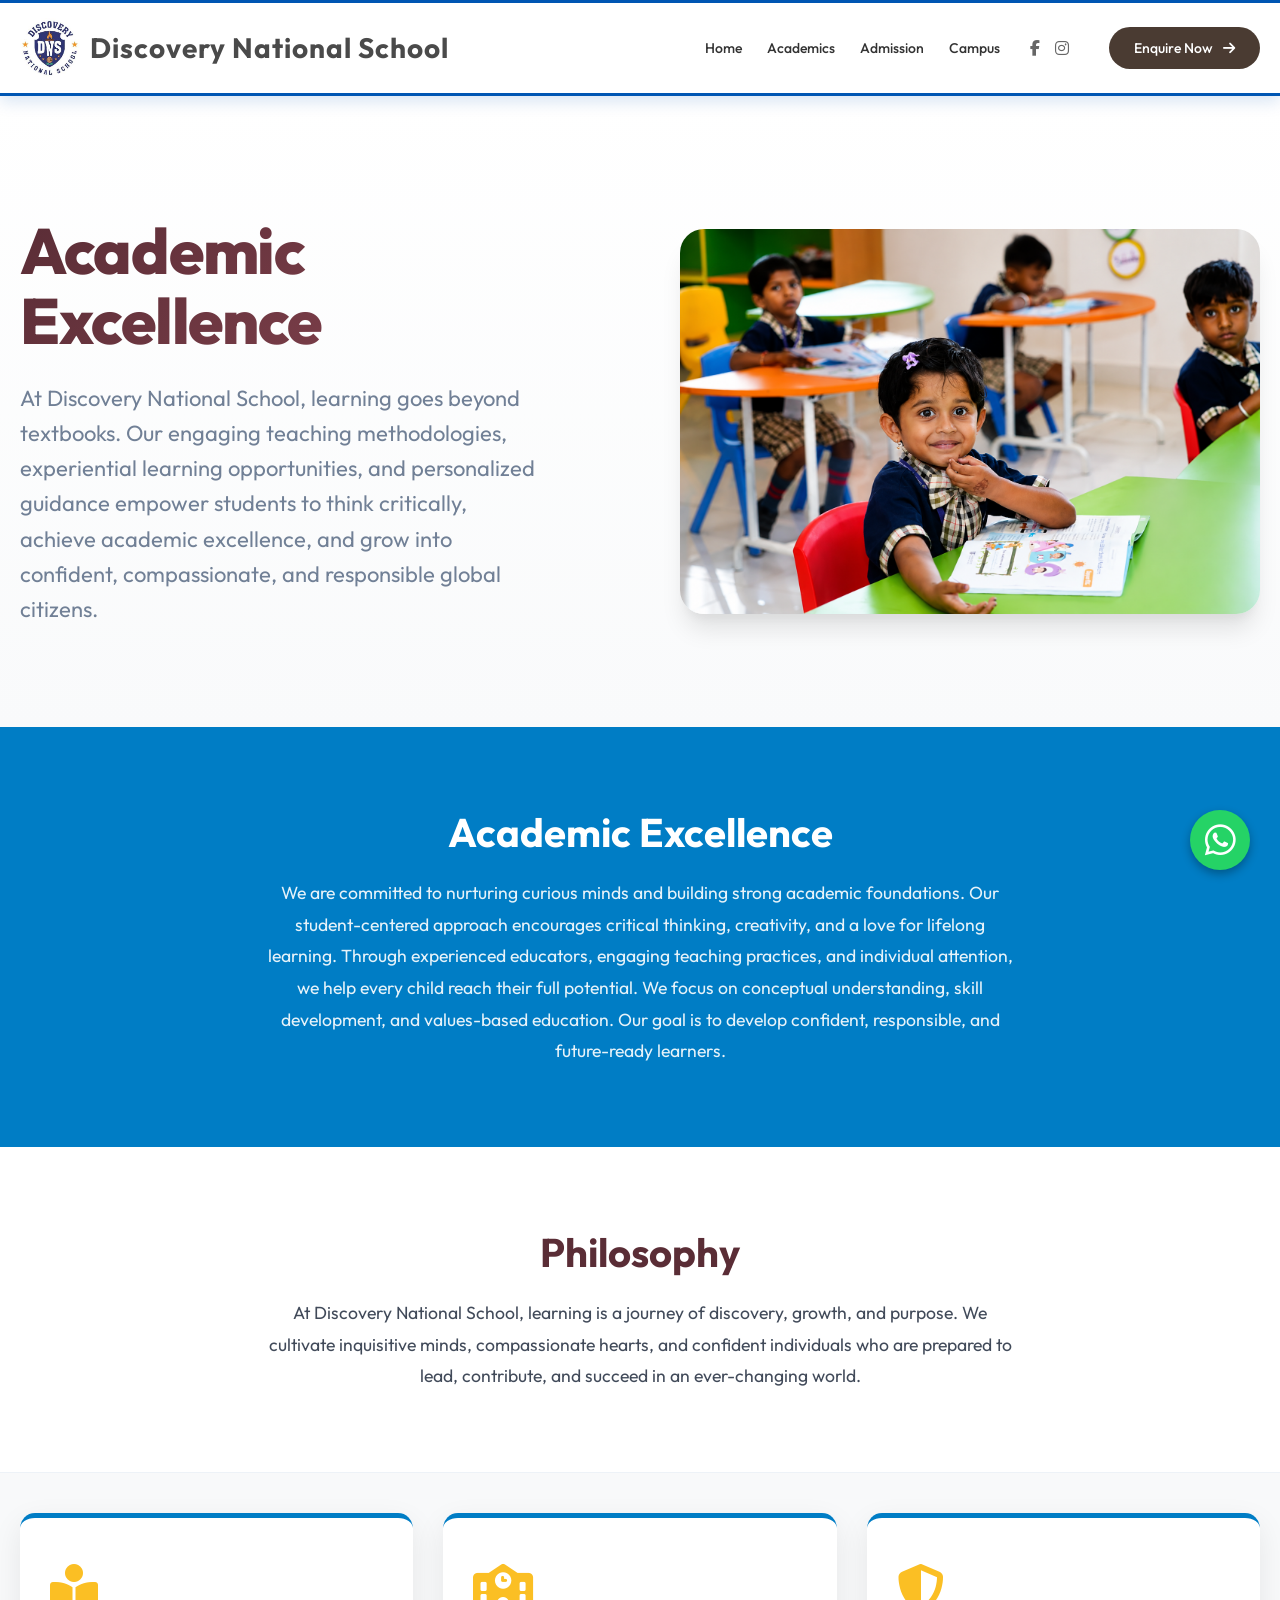
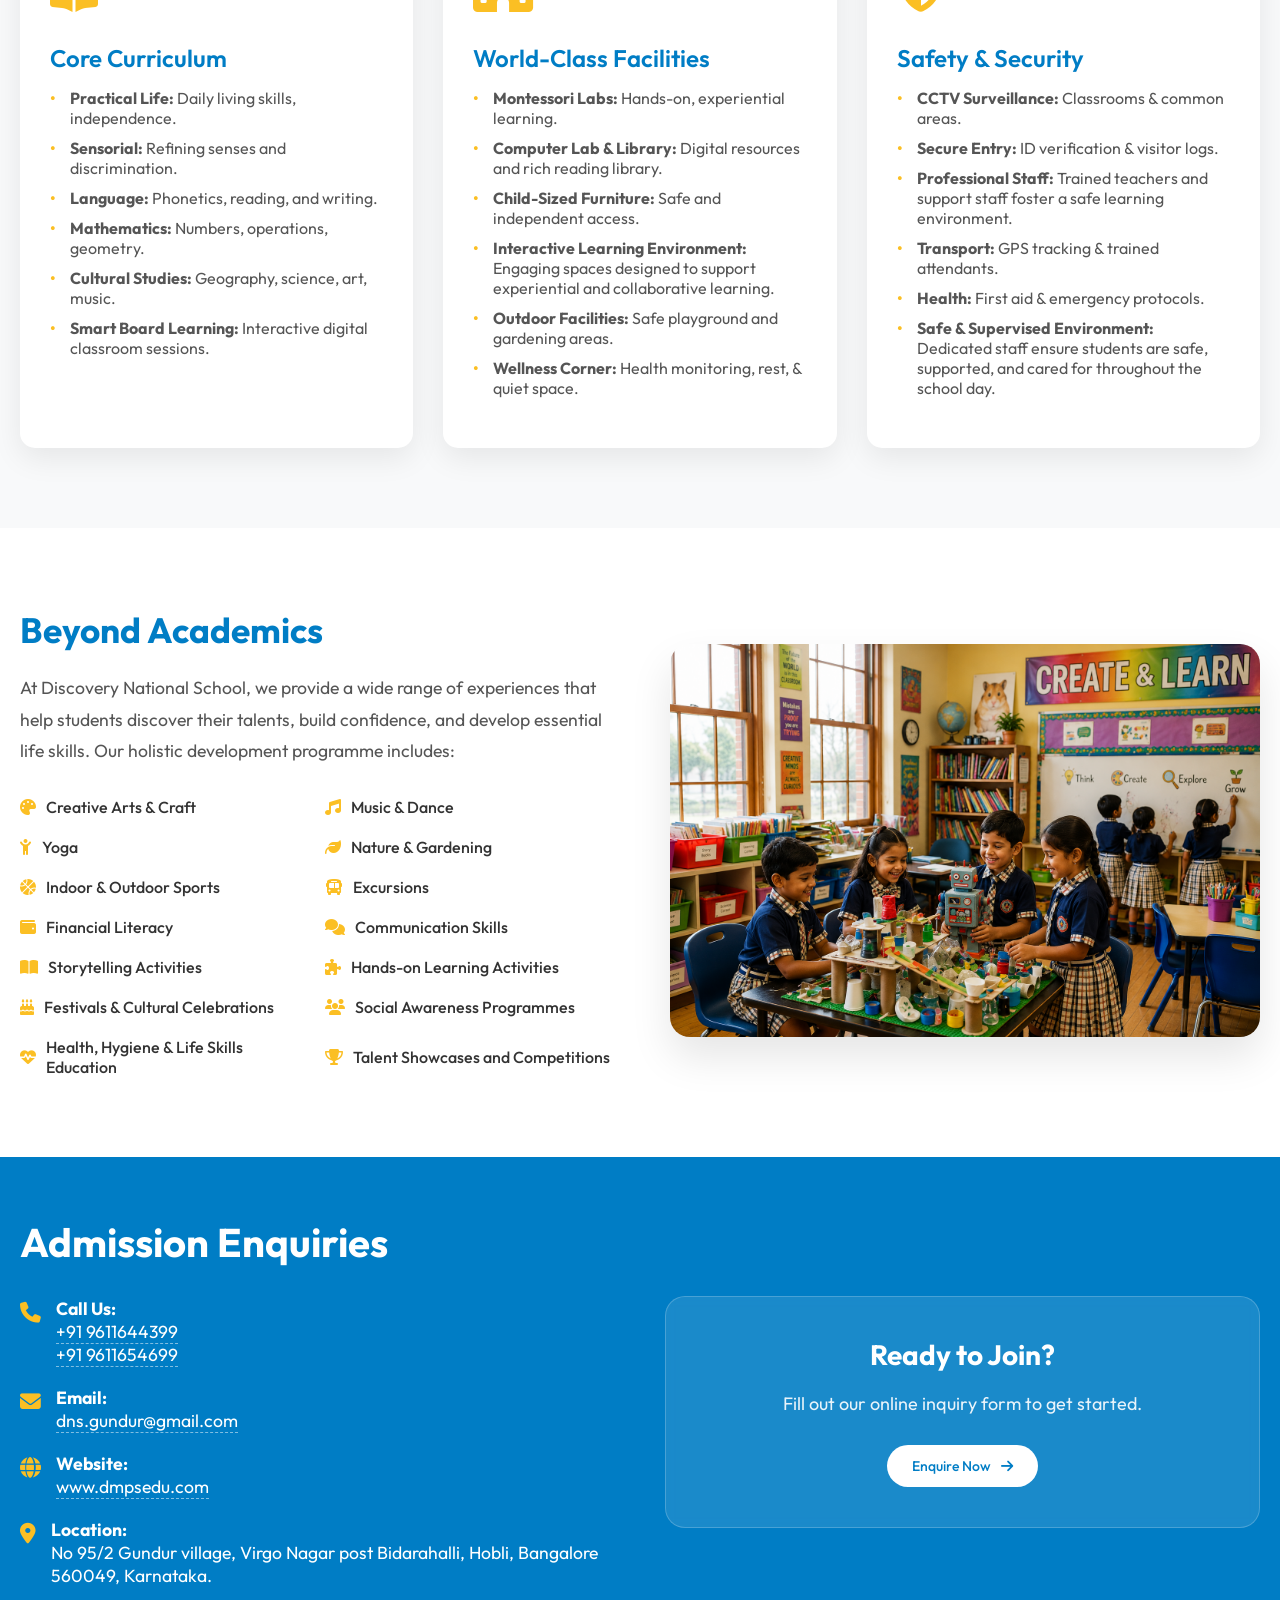
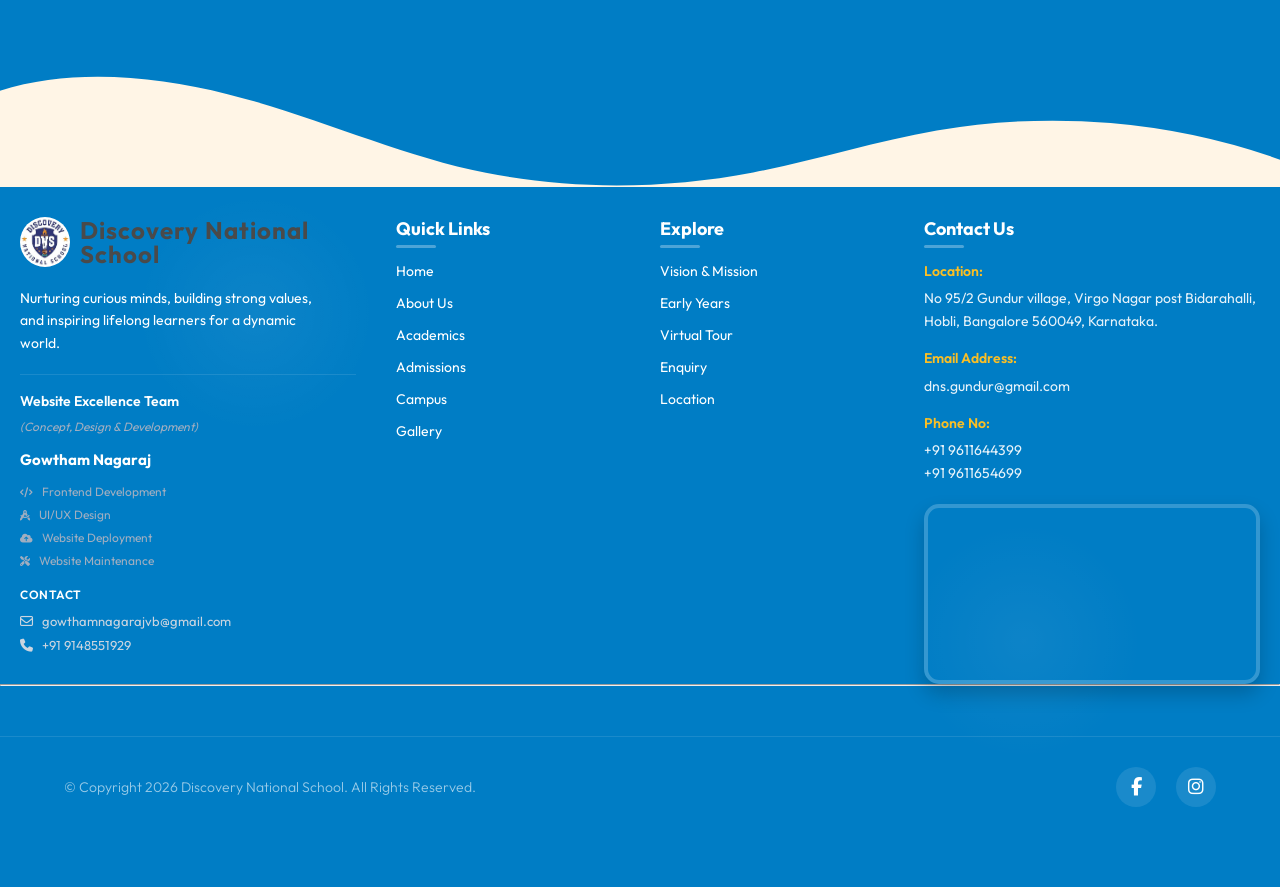
==== commit a77d5af6: "Update program cards, Principal's Desk, school timings FAQ, and Web3Forms key for school email" ====
--- a/academics.html
+++ b/academics.html
@@ -110,7 +110,7 @@
                         <li><strong>Montessori Labs:</strong> Hands-on, experiential learning.</li>
                         <li><strong>Computer Lab & Library:</strong> Digital resources and rich reading library.</li>
                         <li><strong>Child-Sized Furniture:</strong> Safe and independent access.</li>
-                        <li><strong>Activity Rooms:</strong> Dedicated music, art, and play areas.</li>
+                        <li><strong>Interactive Learning Environment:</strong> Engaging spaces designed to support experiential and collaborative learning.</li>
                         <li><strong>Outdoor Facilities:</strong> Safe playground and gardening areas.</li>
                         <li><strong>Wellness Corner:</strong> Health monitoring, rest, & quiet space.</li>
                     </ul>
@@ -123,10 +123,10 @@
                     <ul class="euro-card-list">
                         <li><strong>CCTV Surveillance:</strong> Classrooms & common areas.</li>
                         <li><strong>Secure Entry:</strong> ID verification & visitor logs.</li>
-                        <li><strong>Staff Checks:</strong> Police verification for all staff.</li>
+                        <li><strong>Professional Staff:</strong> Trained teachers and support staff foster a safe learning environment.</li>
                         <li><strong>Transport:</strong> GPS tracking & trained attendants.</li>
                         <li><strong>Health:</strong> First aid & emergency protocols.</li>
-                        <li><strong>Activity Room Safety:</strong> Constant monitoring and child-safe features.</li>
+                        <li><strong>Safe & Supervised Environment:</strong> Dedicated staff ensure students are safe, supported, and cared for throughout the school day.</li>
                     </ul>
                 </div>
             </div>
@@ -239,8 +239,8 @@
                         Nurturing curious minds, building strong values, and inspiring lifelong learners for a dynamic world.
                     </p>
                     <div style="margin-top: 20px; font-size: 13px; color: #cbd5e0; line-height: 1.6; border-top: 1px solid rgba(255,255,255,0.1); padding-top: 15px;">
-                        <h4 style="color: #fff; font-size: 14px; margin-bottom: 4px; font-weight: 600;">Website Committee</h4>
-                        <p style="margin-bottom: 12px; color: #a0aec0; font-size: 12px; font-style: italic;">Website Designed & Developed By</p>
+                        <h4 style="color: #fff; font-size: 14px; margin-bottom: 4px; font-weight: 600;">Website Excellence Team</h4>
+                        <p style="margin-bottom: 12px; color: #a0aec0; font-size: 12px; font-style: italic;">(Concept, Design & Development)</p>
                         
                         <p style="color: #fff; font-weight: 700; font-size: 15px; margin-bottom: 10px;">Gowtham Nagaraj</p>
                         
@@ -253,8 +253,7 @@
                         
                         <h5 style="color: #fff; font-size: 12px; margin-bottom: 6px; font-weight: 600; text-transform: uppercase; letter-spacing: 0.5px;">Contact</h5>
                         <p style="margin-bottom: 4px;"><i class="fa-regular fa-envelope" style="margin-right: 6px;"></i> <a href="mailto:gowthamnagarajvb@gmail.com" style="color: #cbd5e0; text-decoration: none;">gowthamnagarajvb@gmail.com</a></p>
-                        <p style="margin-bottom: 4px;"><i class="fa-solid fa-phone" style="margin-right: 6px;"></i> <a href="tel:+919148551929" style="color: #cbd5e0; text-decoration: none;">+91 9148551929</a></p>
-                        <p style="margin: 0;"><i class="fa-solid fa-globe" style="margin-right: 6px;"></i> <a href="https://www.gowthamnagaraj.dev" target="_blank" style="color: #cbd5e0; text-decoration: none;">www.gowthamnagaraj.dev</a></p>
+                        <p style="margin: 0;"><i class="fa-solid fa-phone" style="margin-right: 6px;"></i> <a href="tel:+919148551929" style="color: #cbd5e0; text-decoration: none;">+91 9148551929</a></p>
                     </div>
                 </div>
 
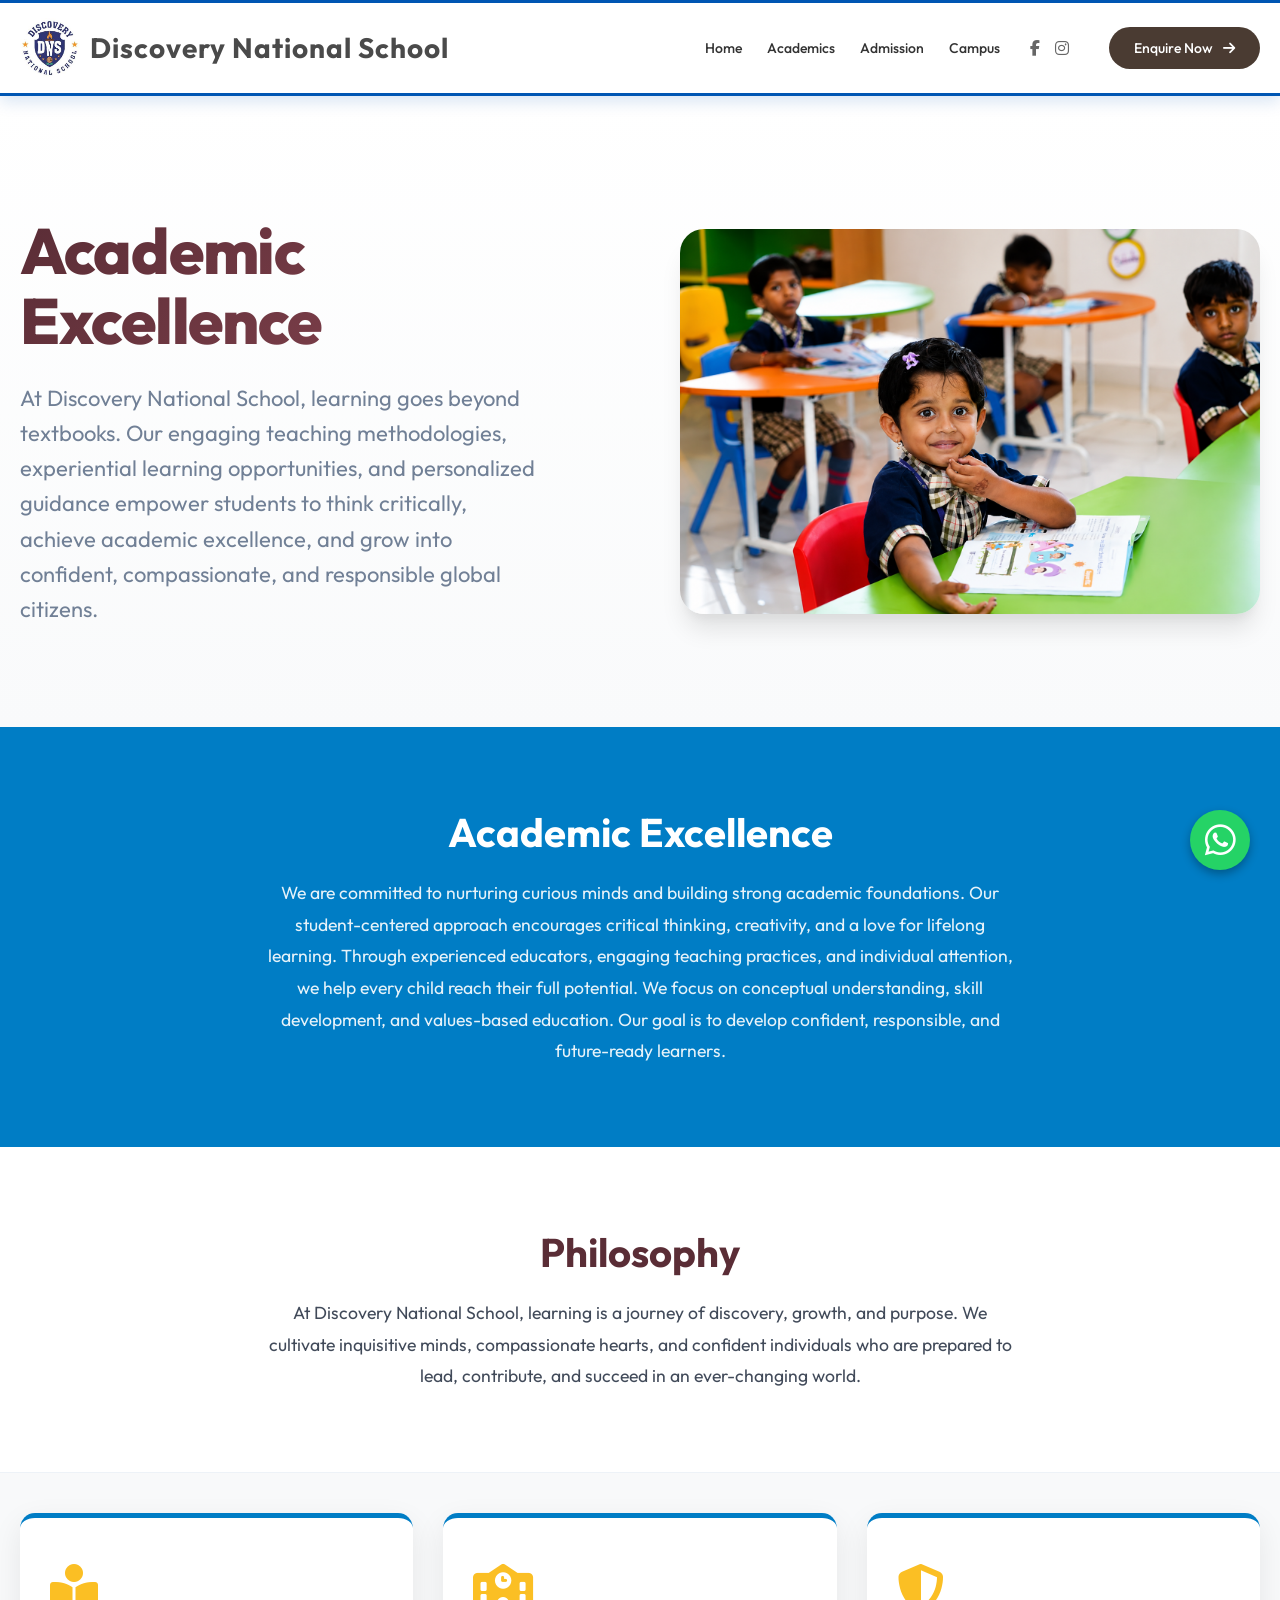
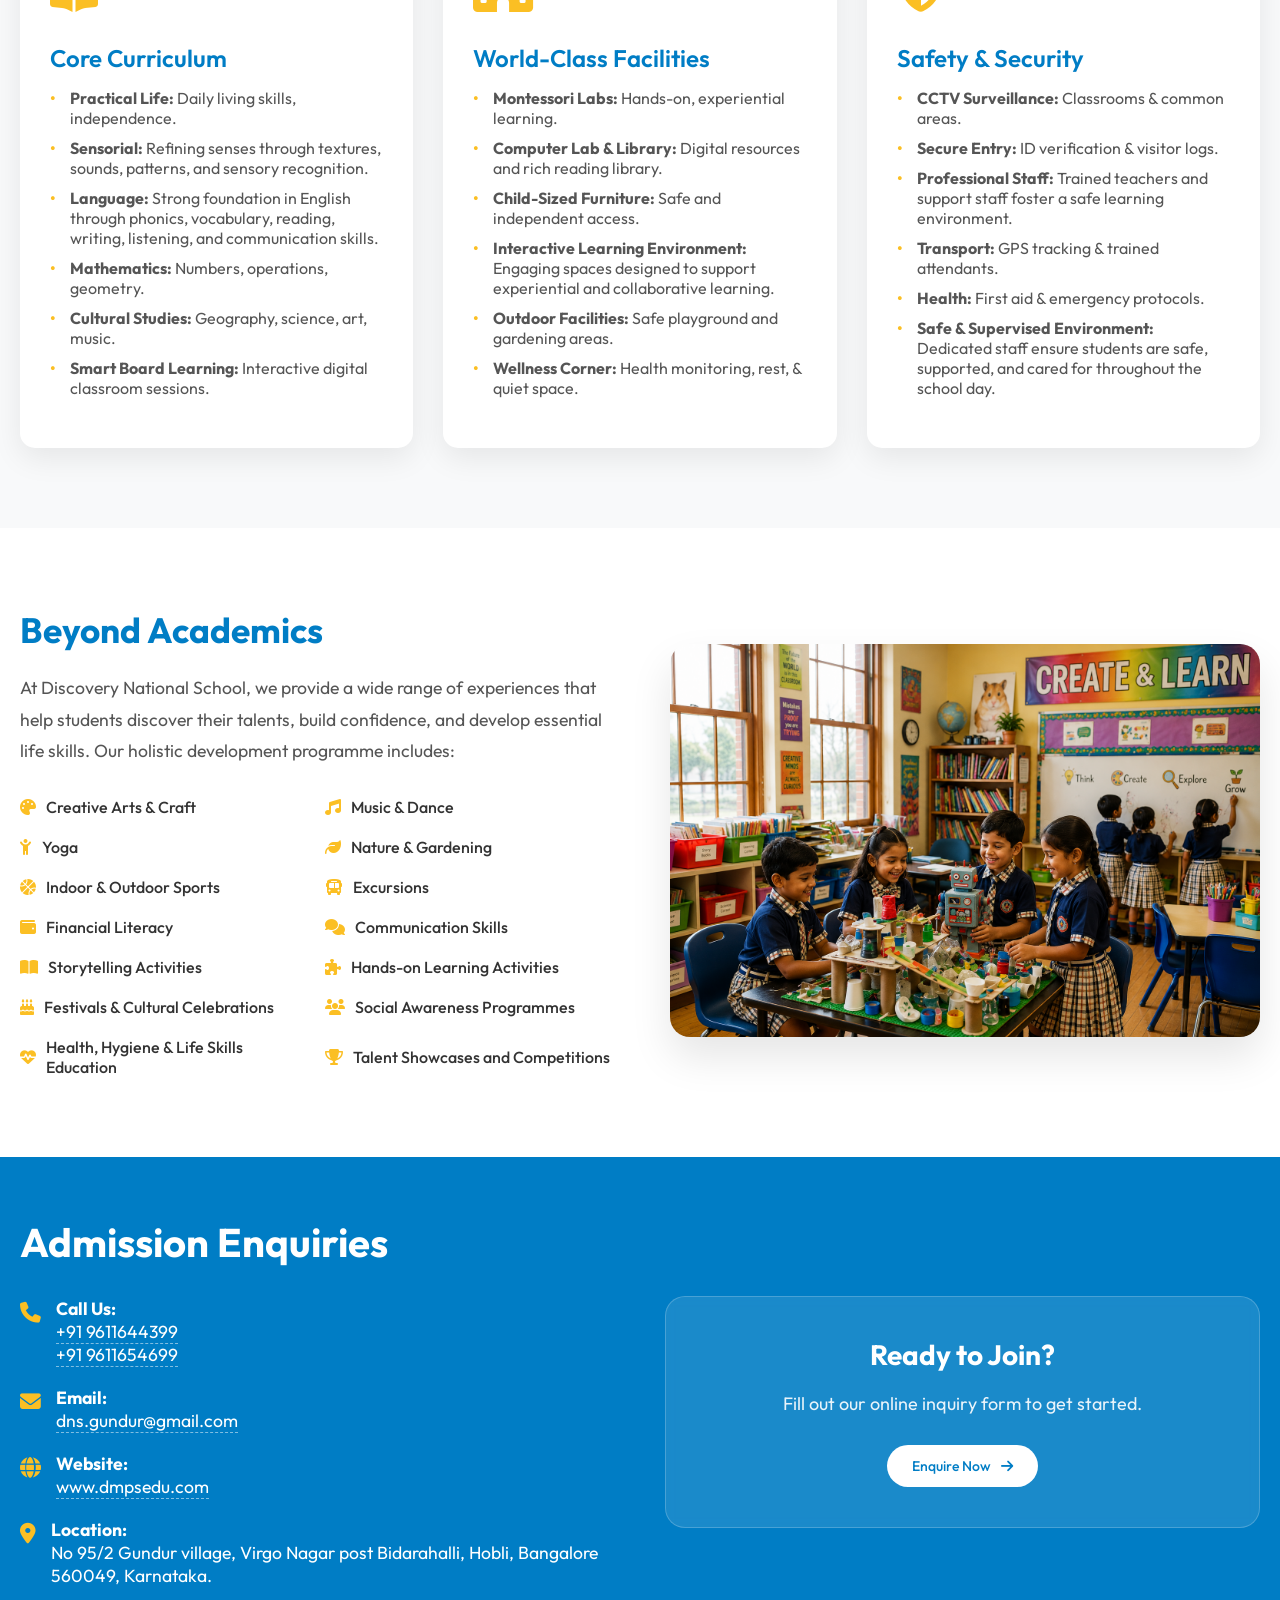
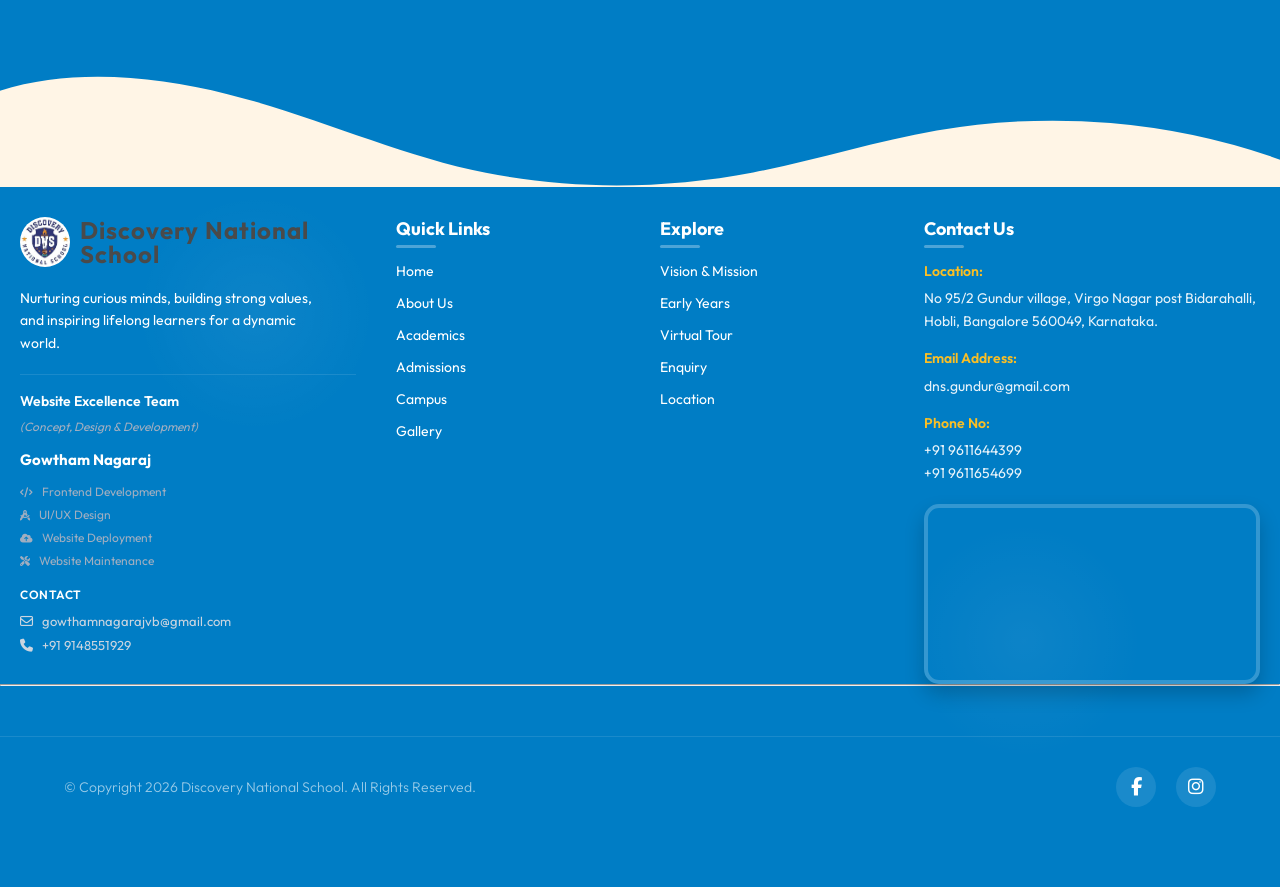
==== commit 4dd542f1: "Update Sensorial and Language descriptions under Core Curriculum in academics.html" ====
--- a/academics.html
+++ b/academics.html
@@ -31,6 +31,9 @@
                 </a>
             </div>
             <nav class="navbar">
+                <div class="menu-toggle" id="mobile-menu-toggle">
+                    <i class="fa-solid fa-bars"></i>
+                </div>
                 <ul class="nav-links">
                     <li><a href="index.html">Home</a></li>
                     <li><a href="academics.html" class="active">Academics</a></li>
@@ -39,7 +42,7 @@
                 </ul>
 <!-- Social Icons -->
                 <div class="header-social-icons">
-                    <a href="https://www.facebook.com/profile.php?id=61555794665257"><i
+                    <a href="https://www.facebook.com/discovery.school.2025/"><i
                             class="fa-brands fa-facebook-f"></i></a>
                     <a href="https://www.instagram.com/dns.gundur/"><i class="fa-brands fa-instagram"></i></a>
                 </div>
@@ -94,8 +97,8 @@
                     <h3 class="euro-card-title">Core Curriculum</h3>
                     <ul class="euro-card-list">
                         <li><strong>Practical Life:</strong> Daily living skills, independence.</li>
-                        <li><strong>Sensorial:</strong> Refining senses and discrimination.</li>
-                        <li><strong>Language:</strong> Phonetics, reading, and writing.</li>
+                        <li><strong>Sensorial:</strong> Refining senses through textures, sounds, patterns, and sensory recognition.</li>
+                        <li><strong>Language:</strong> Strong foundation in English through phonics, vocabulary, reading, writing, listening, and communication skills.</li>
                         <li><strong>Mathematics:</strong> Numbers, operations, geometry.</li>
                         <li><strong>Cultural Studies:</strong> Geography, science, art, music.</li>
                         <li><strong>Smart Board Learning:</strong> Interactive digital classroom sessions.</li>
@@ -315,7 +318,7 @@
                 <p class="footer-copy">© Copyright 2026 Discovery National School. All Rights Reserved.</p>
             </div>
             <div class="footer-bar-right">
-                <a href="https://www.facebook.com/profile.php?id=61555794665257" aria-label="Facebook"><i
+                <a href="https://www.facebook.com/discovery.school.2025/" aria-label="Facebook"><i
                         class="fa-brands fa-facebook-f"></i></a>
                 <a href="https://www.instagram.com/dns.gundur/" aria-label="Instagram"><i
                         class="fa-brands fa-instagram"></i></a>
--- a/style.css
+++ b/style.css
@@ -334,35 +334,76 @@
 }
 
 @media (max-width: 768px) {
+    .hero {
+        height: 60vw !important; /* Maintain landscape aspect ratio on mobile */
+    }
+
     .hero::before {
-        width: 100%;
-        border-radius: 0;
-        background: rgba(90, 45, 54, 0.8);
-        transform: none;
+        width: 100% !important;
+        height: 100% !important;
+        top: 0 !important;
+        left: 0 !important;
+        right: 0 !important;
+        transform: none !important;
+        border-radius: 0 !important;
+        background: rgba(0, 0, 0, 0.35) !important; /* Soft overlay to keep image clear and natural */
+        backdrop-filter: none !important;
+    }
+
+    /* Keep backgrounds centered and naturally scaled */
+    .hero-slider .hero-slide {
+        background-position: center center !important;
+        background-size: cover !important;
+    }
+
+    /* Remove specific left offset shifts to maintain full-image centering */
+    .hero-slider .slide-h4 {
+        background-position: center center !important;
     }
 
     .hero-content-overlay {
-        justify-content: center;
-        text-align: center;
+        justify-content: center !important;
+        align-items: center !important; /* Center overlay text vertically and horizontally */
+        padding-bottom: 0 !important;
+        text-align: center !important;
     }
 
     .hero-left-overlay {
-        padding: 0 20px;
-        align-items: center;
-        display: flex;
-        flex-direction: column;
+        padding: 0 15px !important;
+        align-items: center !important;
+        display: flex !important;
+        flex-direction: column !important;
+        max-width: 100% !important;
+        margin: 0 !important;
+    }
+
+    .hero-welcome-small {
+        font-size: 11px !important;
+        color: var(--secondary-color) !important;
+        text-shadow: 0 1px 2px rgba(0, 0, 0, 0.8) !important;
+        letter-spacing: 2px !important;
+        margin-bottom: 2px !important;
     }
 
     .hero-main-heading {
-        font-size: 36px;
-    }
-
-    .hero-welcome-small {
-        font-size: 18px;
-    }
-
-    .hero-welcome-small {
-        font-size: 18px;
+        font-size: 22px !important;
+        color: #fff !important;
+        text-shadow: 0 2px 4px rgba(0, 0, 0, 0.9) !important;
+        margin-bottom: 8px !important;
+        line-height: 1.1 !important;
+    }
+
+    .hero-sub-text {
+        display: none !important; /* Hide long subtext on mobile to show full image clearly */
+    }
+
+    .btn-enquiry-hero {
+        background-color: var(--secondary-color) !important;
+        color: #111 !important;
+        padding: 8px 20px !important;
+        font-size: 11px !important;
+        font-weight: 700 !important;
+        box-shadow: 0 3px 6px rgba(0, 0, 0, 0.4) !important;
     }
 }
 
@@ -1974,16 +2015,6 @@
     }
 }
 
-.popup-form-card {
-    background: linear-gradient(135deg, #f0f7ff 0%, #e1f0ff 100%);
-    padding: 30px;
-    border-radius: 15px;
-    box-shadow: 0 10px 30px rgba(0, 0, 0, 0.25);
-    max-height: 90vh;
-    overflow-y: auto;
-    border: 1px solid rgba(13, 110, 253, 0.15);
-}
-
 .close-popup {
     position: absolute;
     top: -15px;
@@ -2002,6 +2033,7 @@
     box-shadow: 0 2px 10px rgba(0, 0, 0, 0.1);
     z-index: 10;
     transition: all 0.3s ease;
+    border: none;
 }
 
 .close-popup:hover {
@@ -2009,14 +2041,334 @@
     transform: scale(1.1);
 }
 
-/* Reuse existing form styles but ensure they fit well in popup */
+/* Popup Form Card Styling (Deep Blue Professional Theme) */
+.popup-form-card {
+    background-color: var(--primary-color) !important; /* Deep Blue background */
+    padding: 35px 30px;
+    border-radius: 15px;
+    box-shadow: 0 15px 35px rgba(0, 0, 0, 0.3);
+    max-height: 90vh;
+    overflow-y: auto;
+    border: none !important;
+    color: #fff;
+    font-family: var(--font-family);
+}
+
 .popup-form-card .form-header {
-    font-size: 24px;
-    margin-bottom: 5px;
-    color: #007DC5;
+    font-size: 26px !important;
+    font-weight: 800 !important;
+    text-transform: uppercase !important;
+    text-align: center !important;
+    color: #fff !important;
+    margin-bottom: 5px !important;
+    letter-spacing: 1px !important;
 }
 
 .popup-form-card .form-sub-header {
-    margin-bottom: 20px;
-    color: #666;
+    font-size: 16px !important;
+    text-align: center !important;
+    color: rgba(255, 255, 255, 0.8) !important;
+    margin-bottom: 25px !important;
+    font-weight: 500 !important;
+}
+
+/* Inputs & Dropdowns inside the popup */
+.popup-form-card .form-group {
+    margin-bottom: 15px !important;
+}
+
+.popup-form-card .form-group input,
+.popup-form-card .form-group select {
+    width: 100% !important;
+    padding: 12px 15px !important;
+    border-radius: 8px !important;
+    border: 1px solid rgba(255, 255, 255, 0.1) !important;
+    font-size: 15px !important;
+    background-color: #fff !important;
+    color: #333 !important;
+    font-family: var(--font-family) !important;
+    box-sizing: border-box !important;
+    transition: all 0.3s ease !important;
+}
+
+.popup-form-card .form-group input:focus,
+.popup-form-card .form-group select:focus {
+    outline: none !important;
+    border-color: var(--secondary-color) !important;
+    box-shadow: 0 0 0 3px rgba(251, 191, 36, 0.4) !important;
+}
+
+/* Dropdown Arrow customization (select) */
+.popup-form-card .form-group select {
+    appearance: none !important;
+    background-image: url("data:image/svg+xml;utf8,<svg xmlns='http://www.w3.org/2000/svg' width='24' height='24' viewBox='0 0 24 24' fill='none' stroke='%23333333' stroke-width='2' stroke-linecap='round' stroke-linejoin='round'><polyline points='6 9 12 15 18 9'></polyline></svg>") !important;
+    background-repeat: no-repeat !important;
+    background-position: right 12px center !important;
+    background-size: 16px !important;
+    padding-right: 40px !important;
+}
+
+/* Consent check and label formatting */
+.popup-form-card .form-footer {
+    margin: 20px 0 !important;
+    text-align: left !important;
+}
+
+.popup-form-card .checkbox-container {
+    display: flex !important;
+    align-items: flex-start !important;
+    gap: 10px !important;
+    cursor: pointer !important;
+    user-select: none !important;
+}
+
+.popup-form-card .checkbox-container input {
+    width: 18px !important;
+    height: 18px !important;
+    accent-color: var(--secondary-color) !important;
+    flex-shrink: 0 !important;
+    margin-top: 2px !important;
+}
+
+.popup-form-card .consent-text {
+    font-size: 12px !important;
+    color: rgba(255, 255, 255, 0.9) !important;
+    line-height: 1.4 !important;
+}
+
+/* Submit button styling */
+.popup-form-card .btn-enquire-submit {
+    width: 100% !important;
+    padding: 14px 20px !important;
+    background-color: var(--secondary-color) !important; /* Warm Amber Gold */
+    color: #111 !important;
+    font-weight: 800 !important;
+    font-size: 16px !important;
+    border: none !important;
+    border-radius: 8px !important;
+    cursor: pointer !important;
+    text-transform: uppercase !important;
+    letter-spacing: 1px !important;
+    transition: all 0.3s ease !important;
+    box-shadow: 0 4px 10px rgba(0, 0, 0, 0.2) !important;
+}
+
+.popup-form-card .btn-enquire-submit:hover {
+    background-color: #f59e0b !important; /* Slightly darker gold */
+    transform: translateY(-2px) !important;
+    box-shadow: 0 6px 15px rgba(0, 0, 0, 0.3) !important;
+}
+
+.popup-form-card .btn-enquire-submit:active {
+    transform: translateY(0) !important;
+}
+
+/* Custom Modal Success/Error Pop-up */
+.success-modal-overlay {
+    position: fixed;
+    top: 0;
+    left: 0;
+    width: 100%;
+    height: 100%;
+    background: rgba(0, 0, 0, 0.6);
+    backdrop-filter: blur(4px);
+    display: flex;
+    align-items: center;
+    justify-content: center;
+    z-index: 10000;
+    opacity: 0;
+    pointer-events: none;
+    transition: opacity 0.3s ease;
+}
+
+.success-modal-overlay.active {
+    opacity: 1;
+    pointer-events: auto;
+}
+
+.success-modal-card {
+    background: #fff;
+    border-radius: 16px;
+    padding: 35px 30px;
+    width: 90%;
+    max-width: 400px;
+    text-align: center;
+    box-shadow: 0 20px 40px rgba(0, 0, 0, 0.15);
+    transform: translateY(30px) scale(0.9);
+    opacity: 0;
+    transition: all 0.3s cubic-bezier(0.34, 1.56, 0.64, 1);
+}
+
+.success-modal-overlay.active .success-modal-card {
+    transform: translateY(0) scale(1);
+    opacity: 1;
+}
+
+.success-modal-icon {
+    width: 70px;
+    height: 70px;
+    border-radius: 50%;
+    display: flex;
+    align-items: center;
+    justify-content: center;
+    font-size: 36px;
+    margin: 0 auto 20px auto;
+}
+
+.success-modal-icon.success {
+    background: #e6f6ec;
+    color: #22c55e;
+}
+
+.success-modal-icon.error {
+    background: #fee2e2;
+    color: #ef4444;
+}
+
+.success-modal-title {
+    font-size: 22px;
+    font-weight: 700;
+    color: var(--text-dark);
+    margin: 0 0 10px 0;
+    font-family: 'Outfit', sans-serif;
+}
+
+.success-modal-desc {
+    font-size: 15px;
+    color: var(--text-muted);
+    margin: 0 0 25px 0;
+    line-height: 1.5;
+}
+
+.success-modal-btn {
+    color: #fff;
+    border: none;
+    padding: 12px 30px;
+    border-radius: 8px;
+    font-weight: 600;
+    cursor: pointer;
+    transition: all 0.2s ease;
+    width: 100%;
+    font-size: 15px;
+    font-family: 'Outfit', sans-serif;
+    outline: none;
+    box-shadow: 0 4px 12px rgba(0, 0, 0, 0.1);
+}
+
+.success-modal-btn:hover {
+    transform: translateY(-2px);
+    box-shadow: 0 6px 16px rgba(0, 0, 0, 0.15);
+}
+
+.success-modal-btn:active {
+    transform: translateY(0);
+}
+
+/* Mobile Navigation Toggle styling */
+.menu-toggle {
+    display: none;
+    font-size: 22px;
+    cursor: pointer;
+    color: var(--primary-color);
+    padding: 5px;
+    transition: color 0.3s;
+}
+
+.menu-toggle:hover {
+    color: var(--secondary-color);
+}
+
+@media (max-width: 768px) {
+    .menu-toggle {
+        display: block;
+        order: 3; /* Position after logo and enquire button */
+    }
+
+    .brand-name {
+        font-size: 18px !important;
+    }
+
+    .logo-img-placeholder img {
+        height: 40px !important;
+    }
+
+    .navbar {
+        gap: 10px;
+        width: auto;
+    }
+
+    .nav-links {
+        display: none;
+        flex-direction: column;
+        position: absolute;
+        top: 100%;
+        left: 0;
+        width: 100%;
+        background-color: #fff;
+        border-top: 2px solid #edf2f7;
+        border-bottom: 3px solid var(--primary-color);
+        box-shadow: 0 10px 15px rgba(0, 0, 0, 0.1);
+        padding: 15px 0;
+        gap: 5px;
+        margin: 0;
+        list-style: none;
+        z-index: 999;
+    }
+
+    .nav-links.active {
+        display: flex;
+    }
+
+    .nav-links li {
+        width: 100%;
+        text-align: center;
+    }
+
+    .nav-links li a {
+        display: block;
+        padding: 12px 0;
+        font-size: 15px;
+        width: 100%;
+        border-bottom: 1px solid #f7fafc;
+    }
+
+    .header-social-icons {
+        display: none !important;
+    }
+
+    .btn-enquiry {
+        padding: 8px 16px !important;
+        font-size: 11px !important;
+        order: 2;
+        margin: 0 10px 0 0 !important;
+    }
+}
+
+/* Responsive Popup Modal styling */
+@media (max-width: 600px) {
+    .popup-content {
+        margin: 15px;
+        max-width: calc(100% - 30px);
+    }
+
+    .popup-form-card {
+        padding: 25px 20px;
+    }
+
+    .close-popup {
+        top: 10px;
+        right: 10px;
+        width: 32px;
+        height: 32px;
+        font-size: 20px;
+        background: #fff;
+        color: #333;
+        border: 1px solid #ddd;
+    }
+}
+
+@media (max-width: 400px) {
+    .popup-form-card {
+        padding: 20px 15px;
+    }
 }
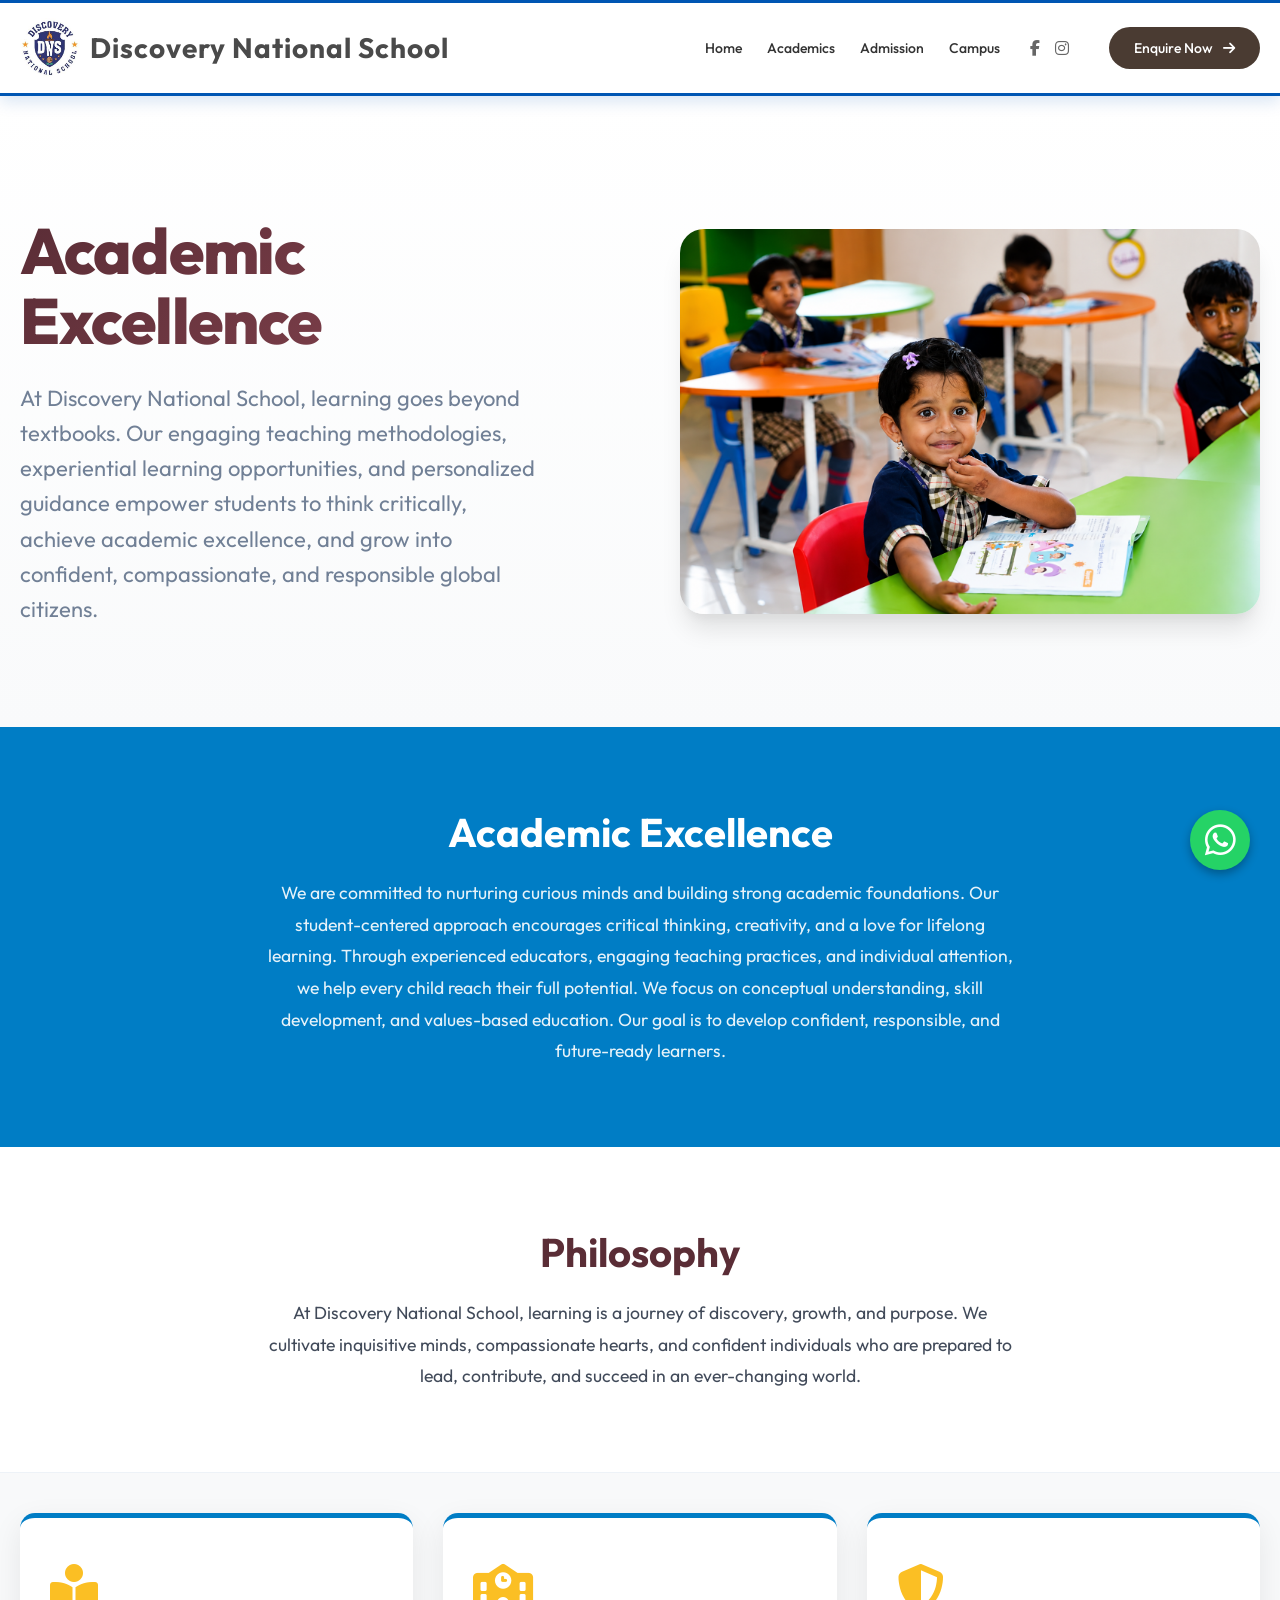
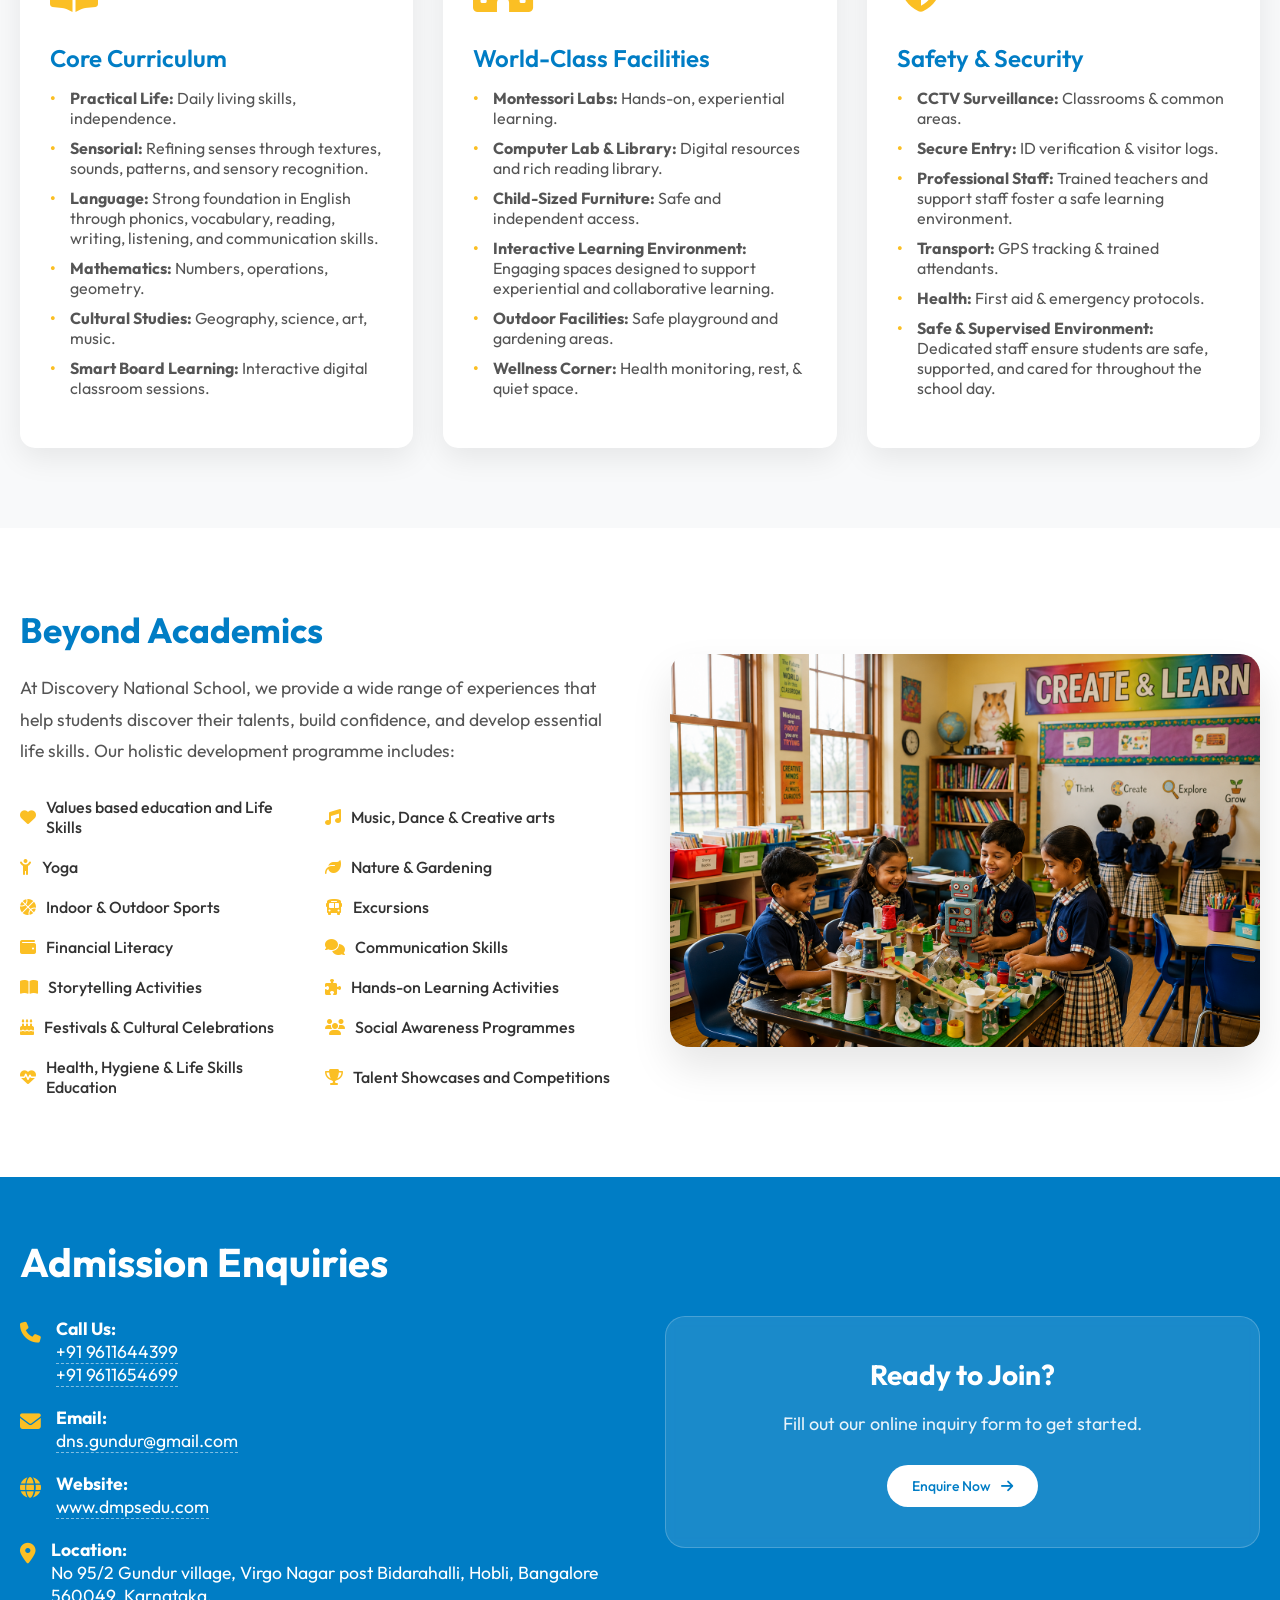
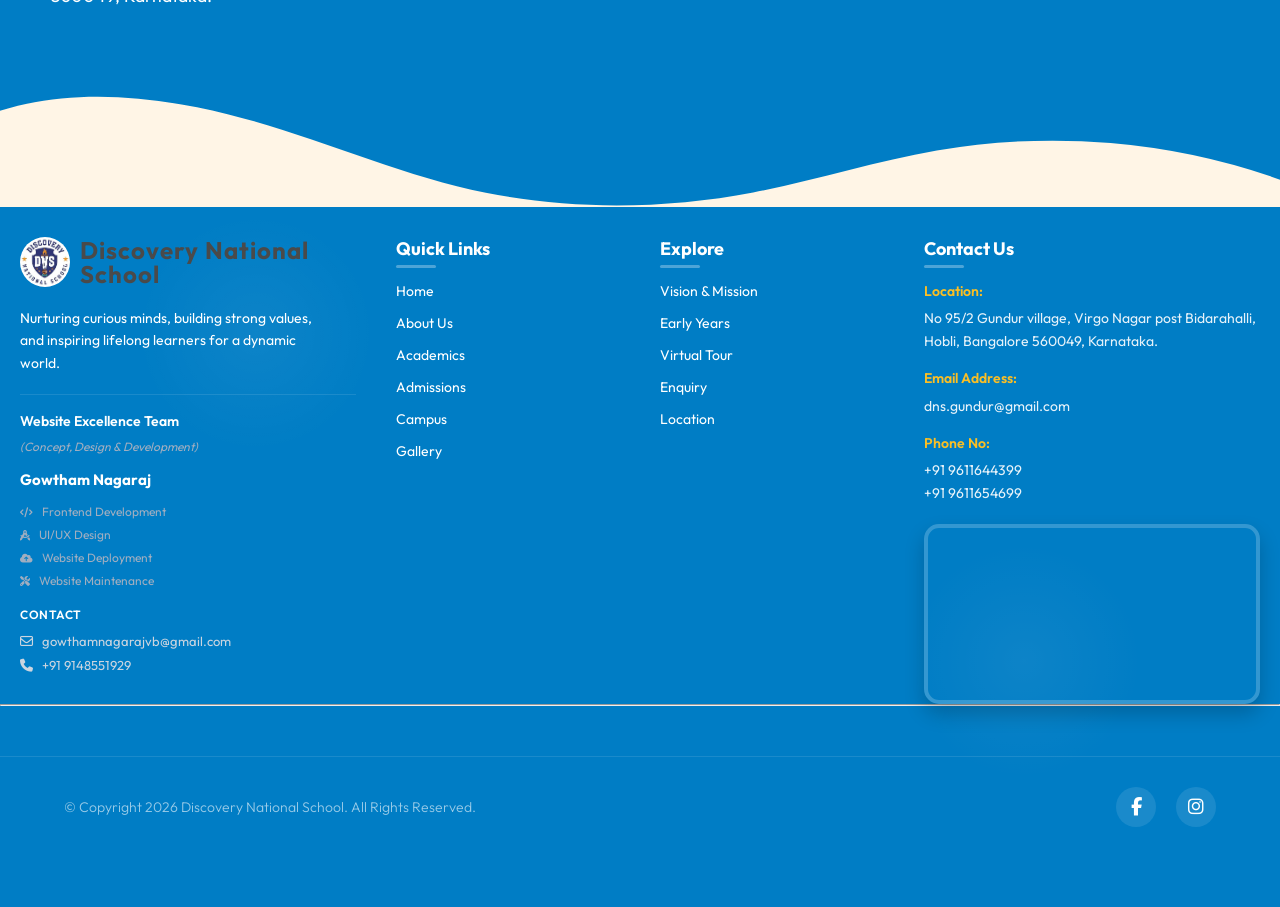
==== commit c7ebbd81: "Update activity items under Beyond Academics in academics.html" ====
--- a/academics.html
+++ b/academics.html
@@ -145,8 +145,8 @@
                     At Discovery National School, we provide a wide range of experiences that help students discover their talents, build confidence, and develop essential life skills. Our holistic development programme includes:
                 </p>
                 <div class="euro-activity-grid">
-                    <div class="euro-activity-item"><i class="fa-solid fa-palette"></i> Creative Arts & Craft</div>
-                    <div class="euro-activity-item"><i class="fa-solid fa-music"></i> Music & Dance</div>
+                    <div class="euro-activity-item"><i class="fa-solid fa-heart"></i> Values based education and Life Skills</div>
+                    <div class="euro-activity-item"><i class="fa-solid fa-music"></i> Music, Dance & Creative arts</div>
                     <div class="euro-activity-item"><i class="fa-solid fa-child-reaching"></i> Yoga</div>
                     <div class="euro-activity-item"><i class="fa-solid fa-leaf"></i> Nature & Gardening</div>
                     <div class="euro-activity-item"><i class="fa-solid fa-basketball"></i> Indoor & Outdoor Sports</div>
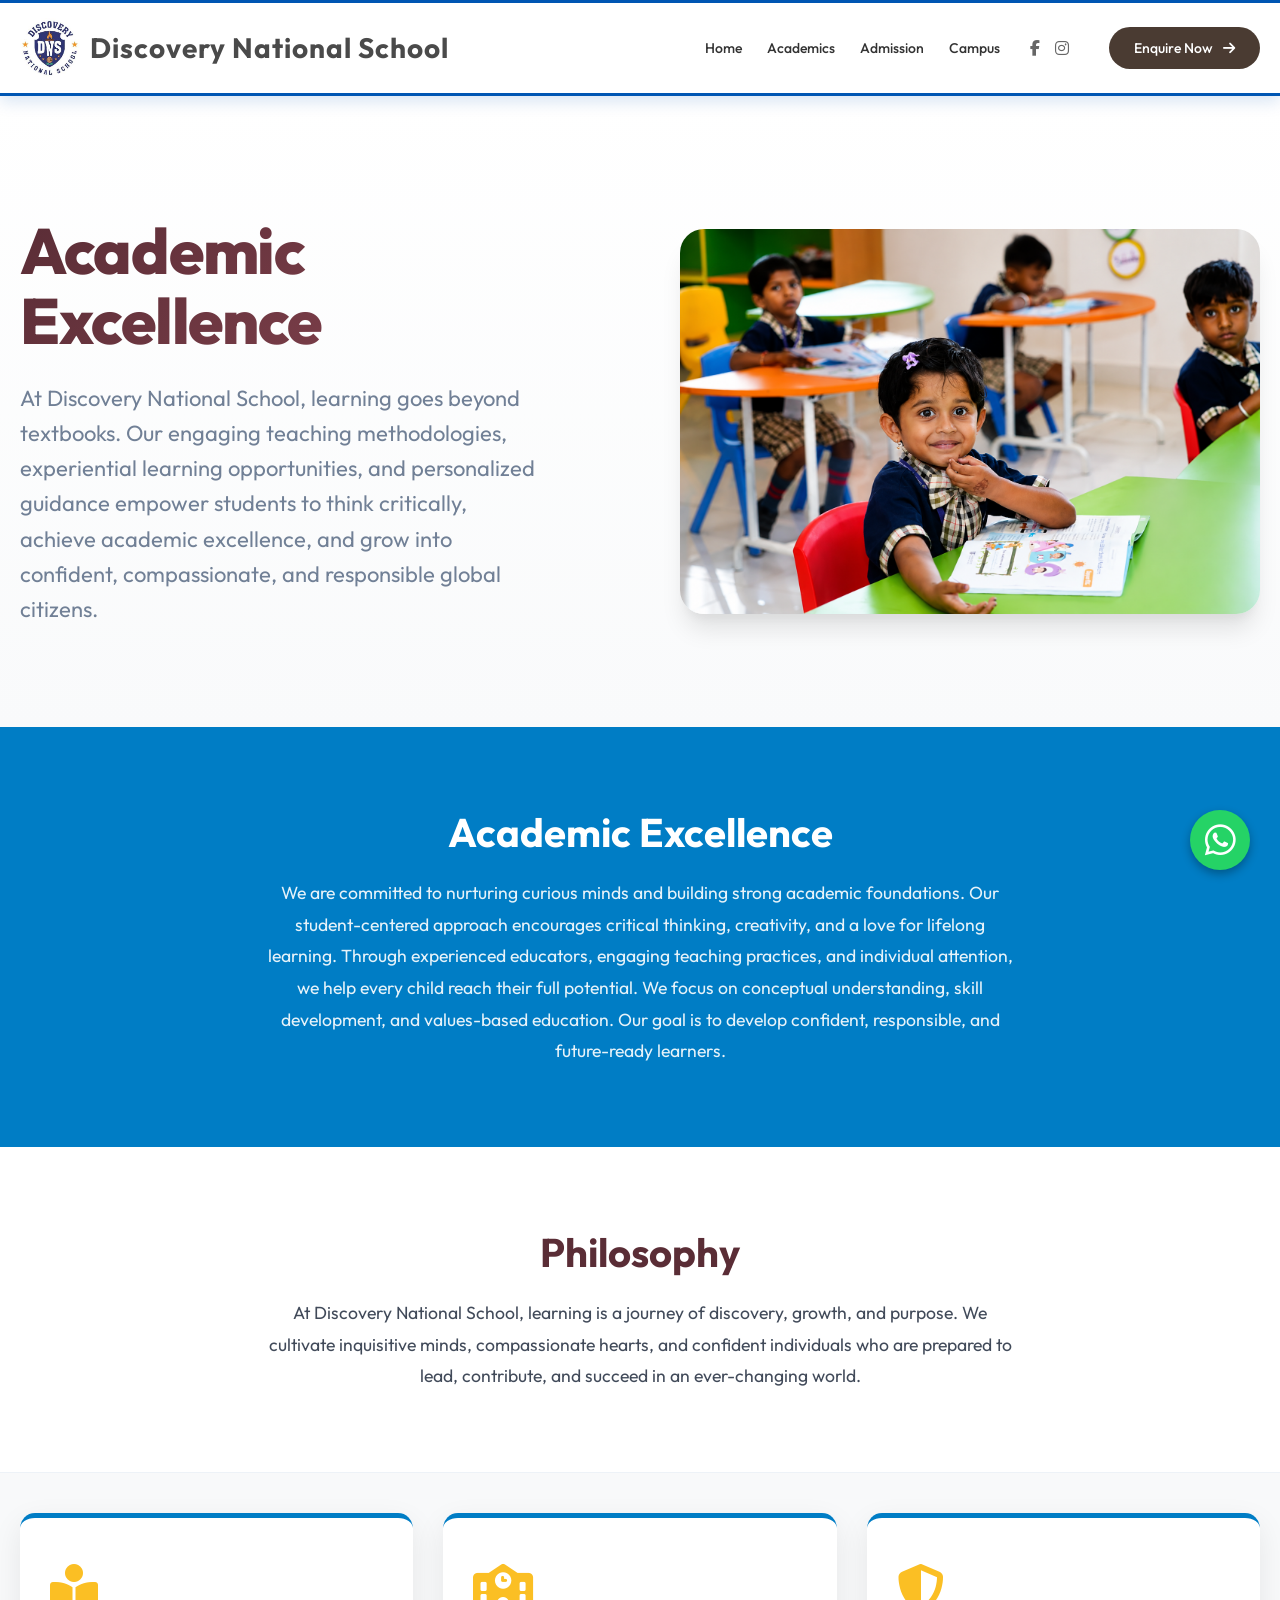
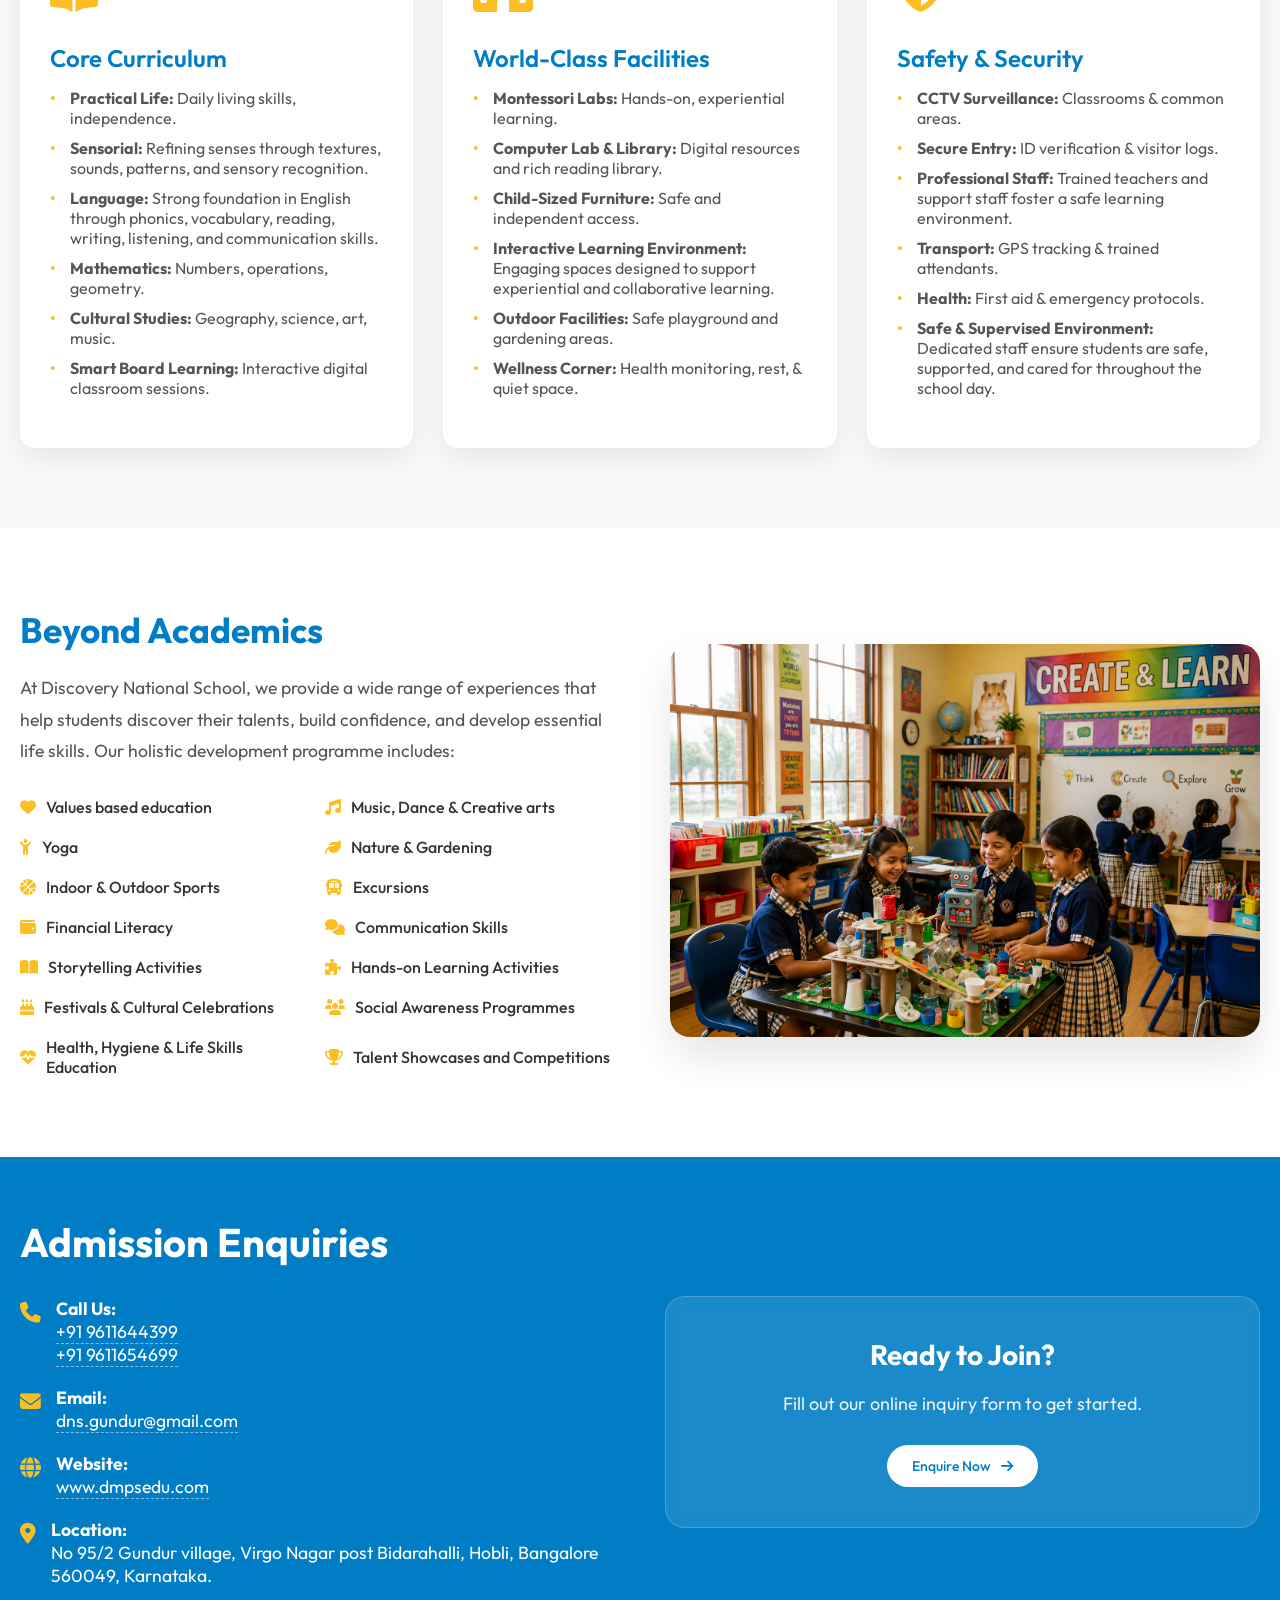
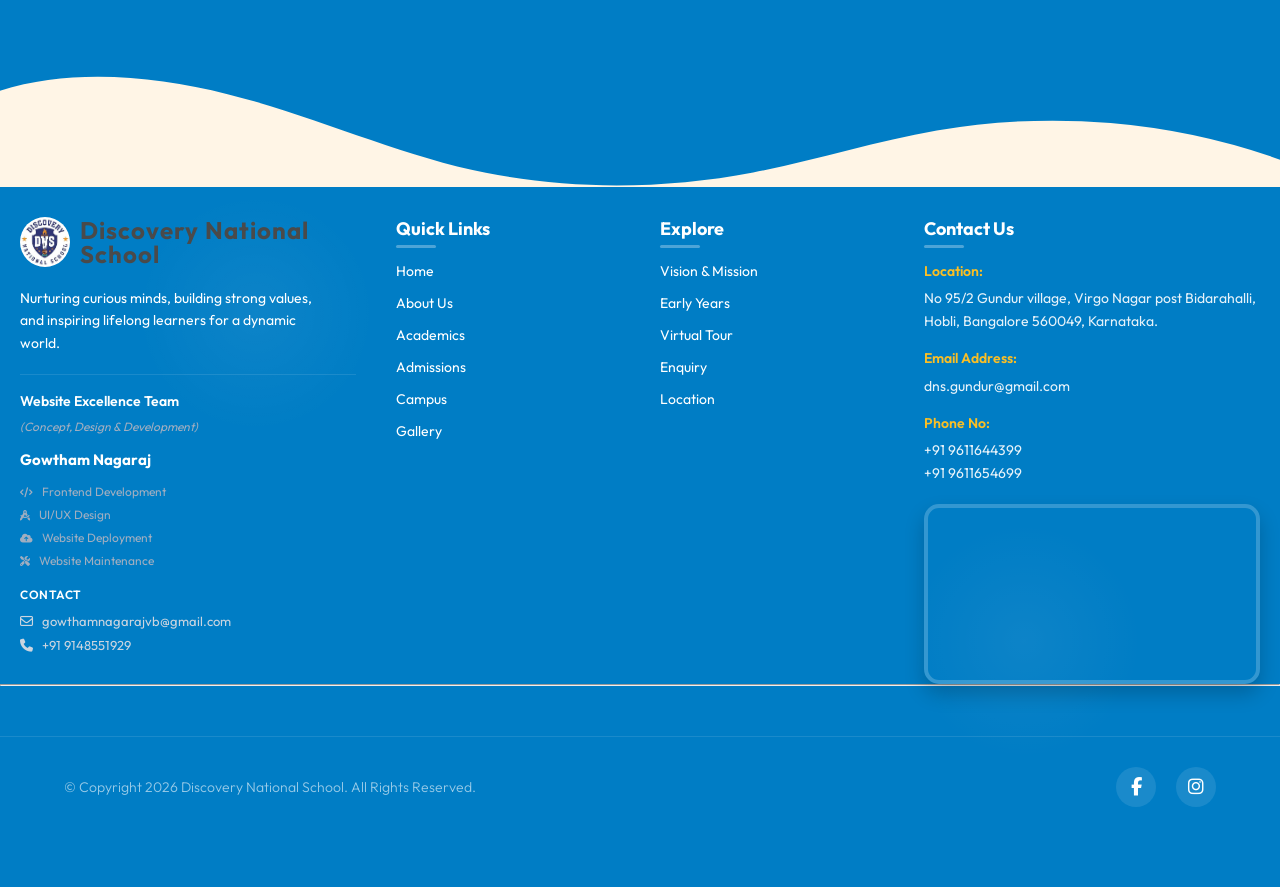
==== commit 28d489ea: "Update Beyond Academics activity label to Values based education in academics.html" ====
--- a/academics.html
+++ b/academics.html
@@ -145,7 +145,7 @@
                     At Discovery National School, we provide a wide range of experiences that help students discover their talents, build confidence, and develop essential life skills. Our holistic development programme includes:
                 </p>
                 <div class="euro-activity-grid">
-                    <div class="euro-activity-item"><i class="fa-solid fa-heart"></i> Values based education and Life Skills</div>
+                    <div class="euro-activity-item"><i class="fa-solid fa-heart"></i> Values based education</div>
                     <div class="euro-activity-item"><i class="fa-solid fa-music"></i> Music, Dance & Creative arts</div>
                     <div class="euro-activity-item"><i class="fa-solid fa-child-reaching"></i> Yoga</div>
                     <div class="euro-activity-item"><i class="fa-solid fa-leaf"></i> Nature & Gardening</div>
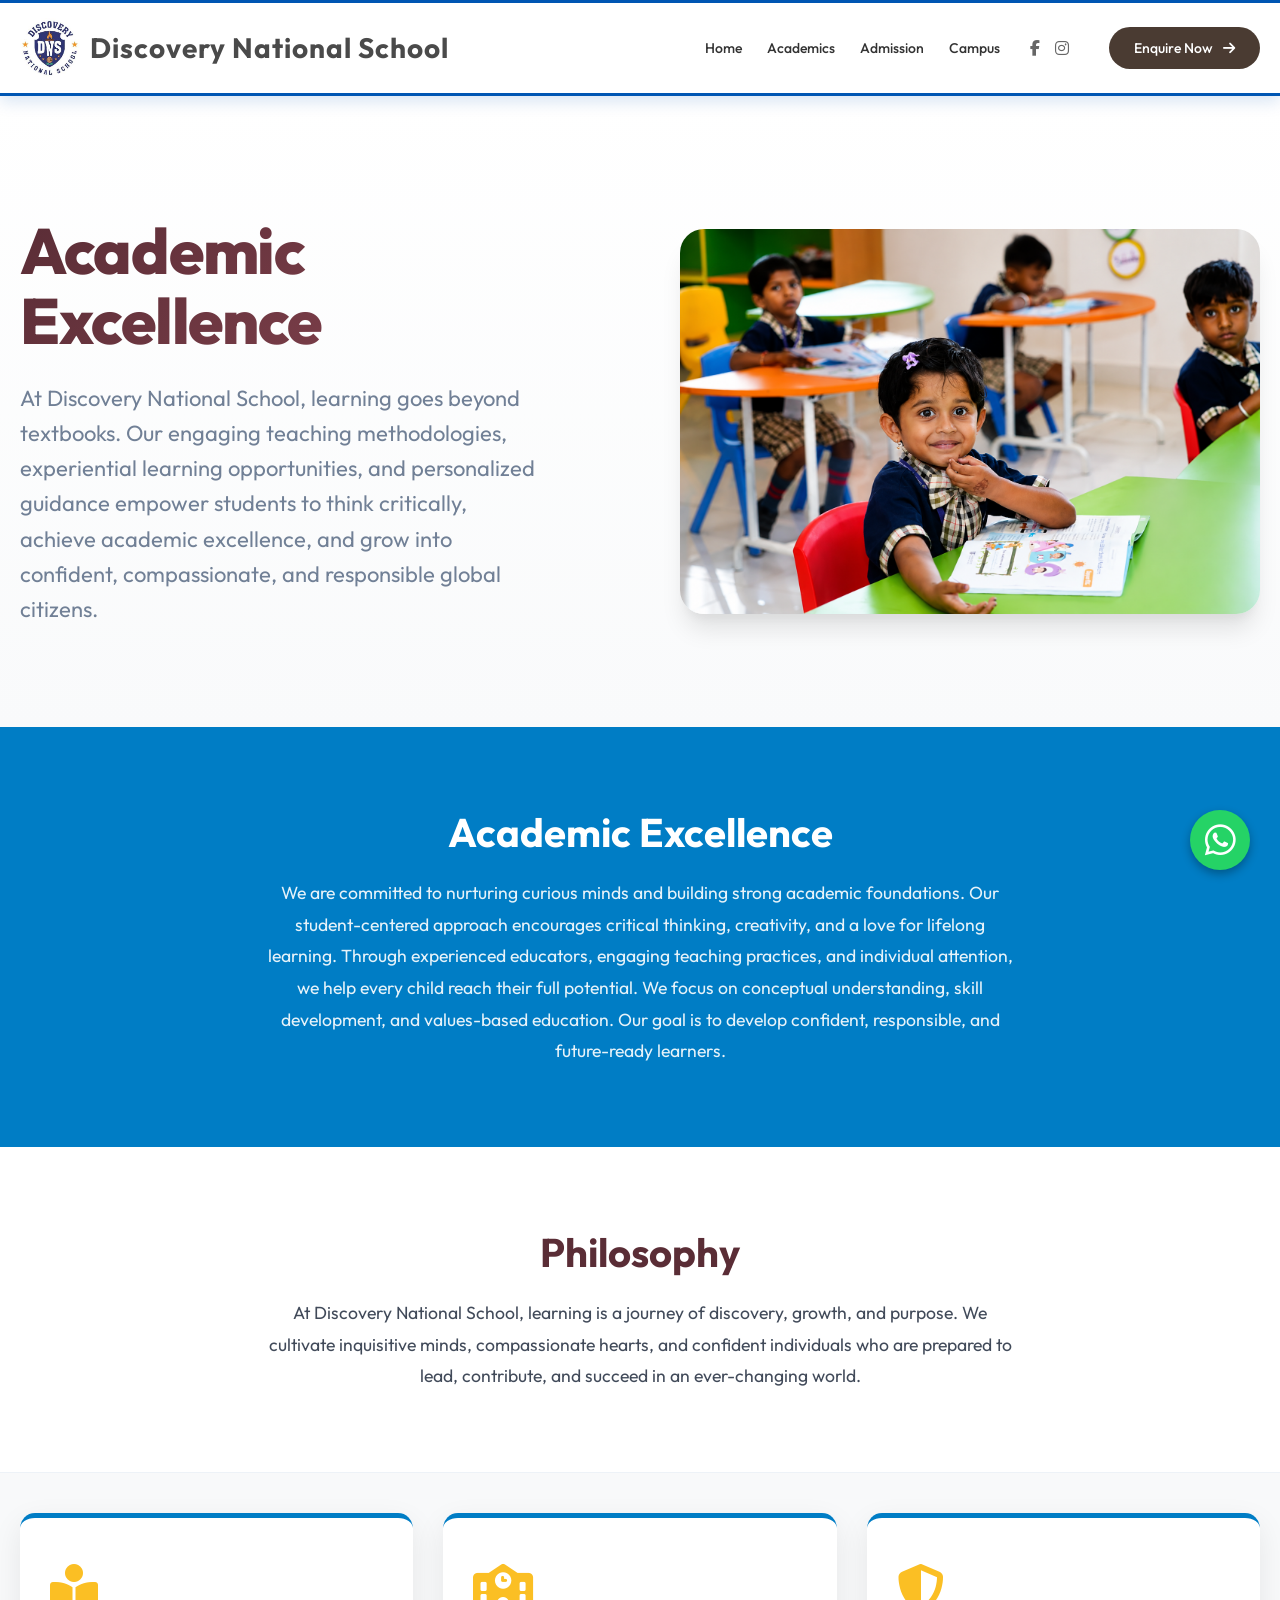
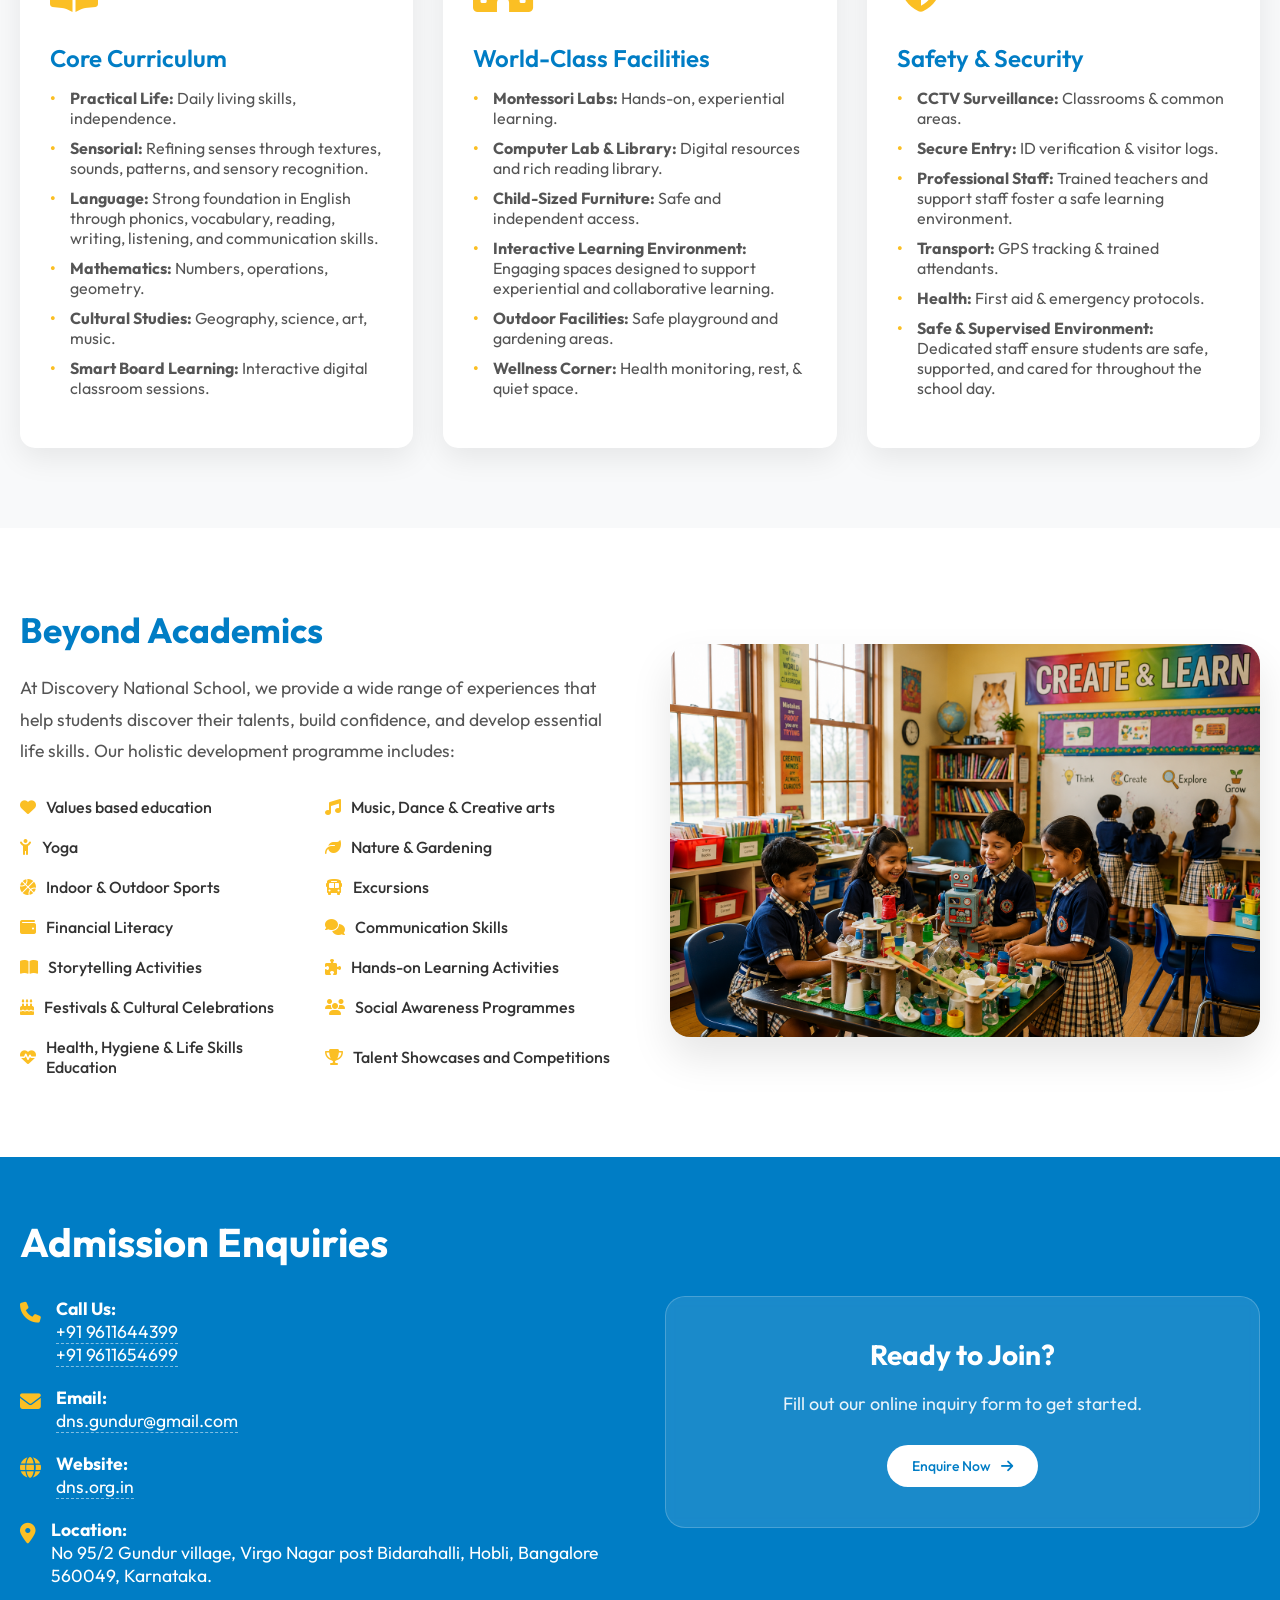
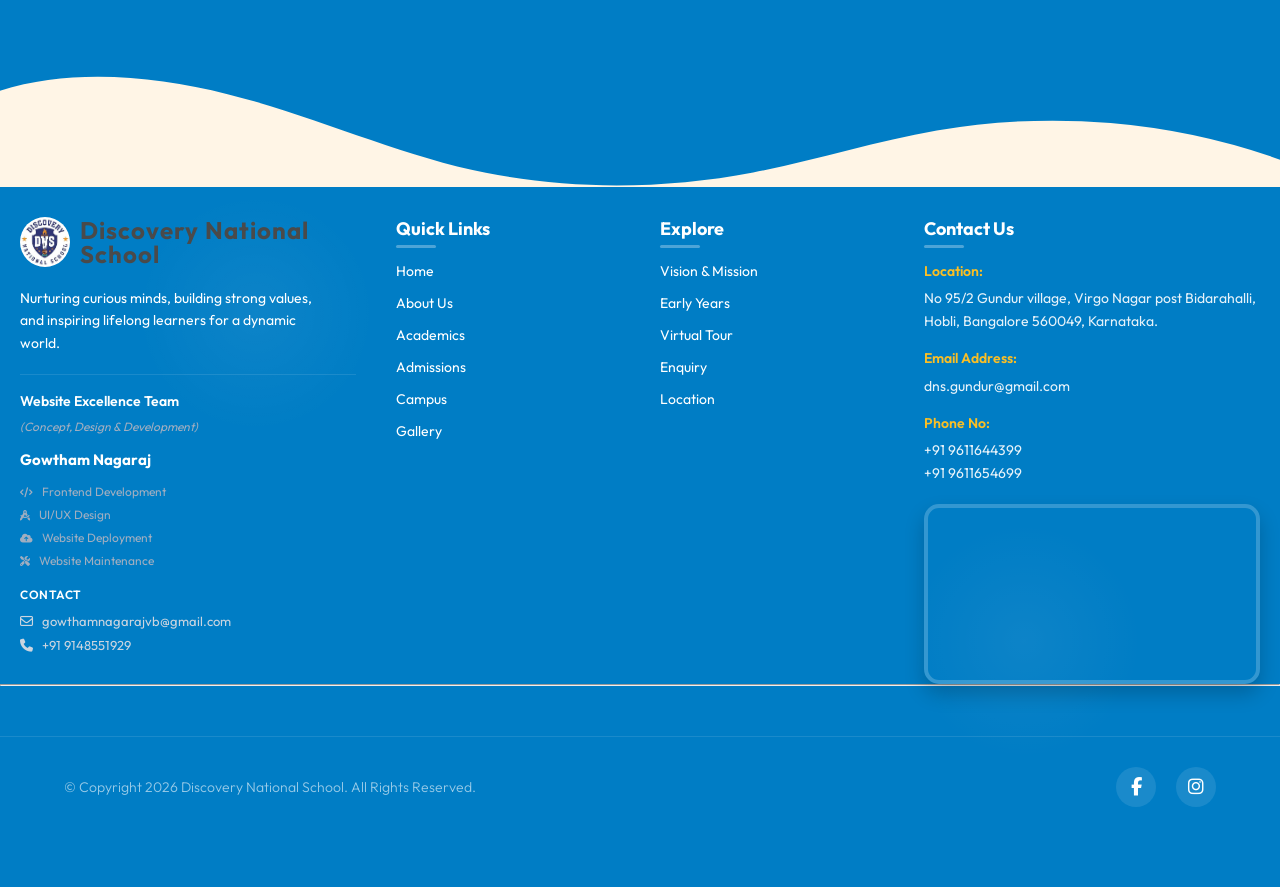
==== commit 6b736999: "Update website URL to dns.org.in in academics.html" ====
--- a/academics.html
+++ b/academics.html
@@ -192,7 +192,7 @@
                         <i class="fa-solid fa-globe"></i>
                         <div>
                             <strong>Website:</strong><br>
-                            <a href="http://www.dmpsedu.com" target="_blank">www.dmpsedu.com</a>
+                            <a href="https://dns.org.in">dns.org.in</a>
                         </div>
                     </li>
                     <li class="euro-contact-item">
--- a/style.css
+++ b/style.css
@@ -1744,6 +1744,11 @@
         flex-direction: column;
         text-align: center;
         gap: 50px;
+    }
+
+    .about-image-wrapper {
+        position: relative !important;
+        top: auto !important;
     }
 
     .about-image-mask {
